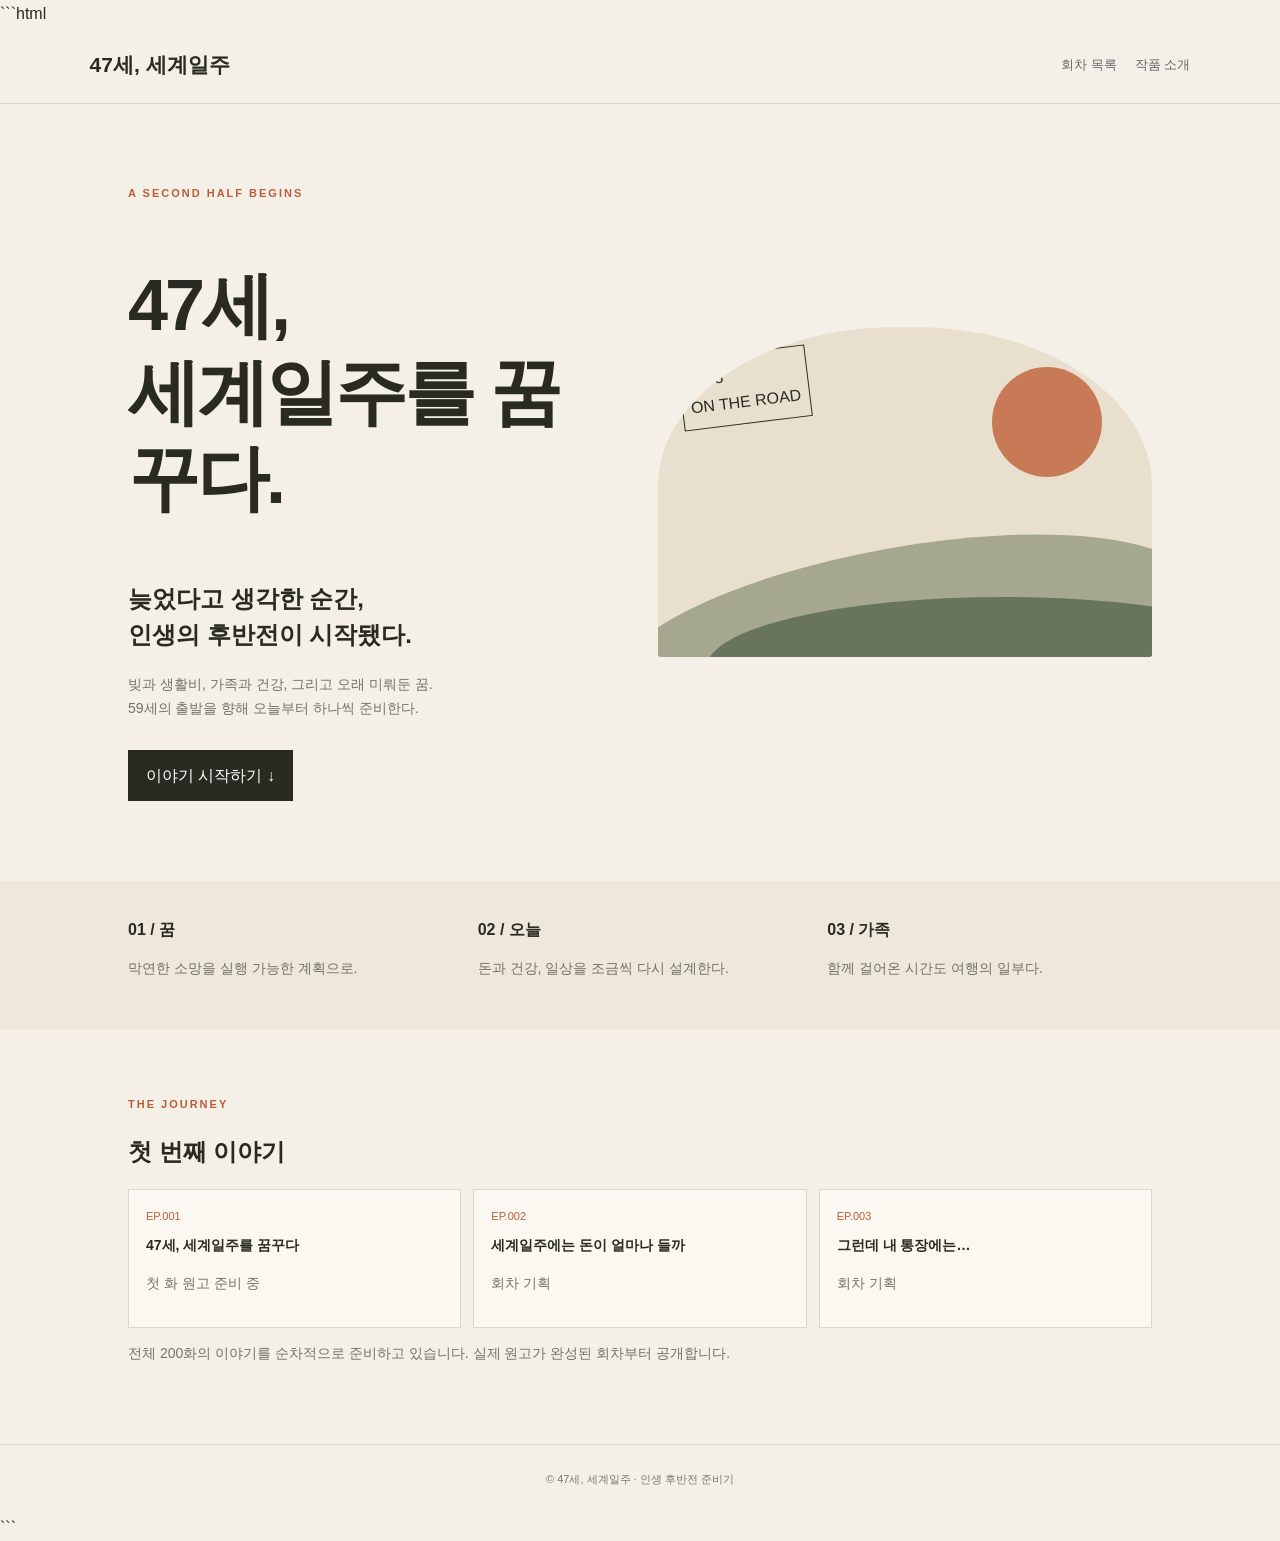
==== index.html @ 83f4385c "Create index.html" ====
```html
<!doctype html>
<html lang="ko">
<head>
<meta charset="utf-8">
<meta name="viewport" content="width=device-width, initial-scale=1">
<title>47세, 세계일주</title>
<style>
*{box-sizing:border-box}
body{margin:0;background:#f5f0e7;color:#292a22;font-family:Arial,"Malgun Gothic",sans-serif;line-height:1.7}
header{padding:20px 7%;border-bottom:1px solid #ddd4c5;display:flex;justify-content:space-between;align-items:center}
.logo{font-size:21px;font-weight:bold}
nav a{margin-left:18px;color:#666;text-decoration:none;font-size:13px}
.hero{padding:80px 10%;display:grid;grid-template-columns:1fr 1fr;gap:35px;align-items:center}
.eyebrow{color:#b85d3c;letter-spacing:2px;font-size:11px;font-weight:bold}
h1{font-size:clamp(42px,6vw,72px);line-height:1.2;letter-spacing:-3px}
h2{line-height:1.5}
p{color:#737367;font-size:14px}
.cta{display:inline-block;background:#292a22;color:white;padding:12px 18px;text-decoration:none;margin-top:15px}
.art{height:330px;background:#e9dfcf;border-radius:48% 48% 3px 3px;position:relative;overflow:hidden}
.sun{position:absolute;right:50px;top:40px;width:110px;height:110px;background:#c77a55;border-radius:50%}
.hill{position:absolute;width:120%;height:180px;border-radius:50% 50% 0 0;bottom:-70px;left:-10%;background:#a5a88e;transform:rotate(-10deg)}
.hill2{position:absolute;width:120%;height:140px;border-radius:50% 50% 0 0;bottom:-80px;right:-30%;background:#68745d}
.stamp{position:absolute;top:25px;left:22px;border:1px solid;padding:8px;transform:rotate(-7deg)}
.features{background:#eee7db;padding:35px 10%;display:grid;grid-template-columns:repeat(3,1fr);gap:25px}
.features strong{display:block}
section.list{padding:65px 10%}
.cards{display:grid;grid-template-columns:repeat(3,1fr);gap:12px}
.card{padding:17px;background:#fbf8f1;border:1px solid #ded7c9}
.num{color:#b85d3c;font-size:11px}
.card strong{display:block;font-size:14px;margin-top:8px}
footer{text-align:center;padding:25px;border-top:1px solid #ddd4c5;font-size:11px;color:#777}
@media(max-width:650px){.hero{grid-template-columns:1fr;padding:45px 22px}.art{height:250px}.features{grid-template-columns:1fr;padding:28px 24px}.cards{grid-template-columns:repeat(2,1fr)}section.list{padding:45px 20px}h1{font-size:48px}nav a{margin-left:8px}}
</style>
</head>
<body>
<header><div class="logo">47세, 세계일주</div><nav><a href="#episodes">회차 목록</a><a href="#about">작품 소개</a></nav></header>
<main>
<section class="hero">
<div><div class="eyebrow">A SECOND HALF BEGINS</div><h1>47세,<br>세계일주를 꿈꾸다.</h1><h2>늦었다고 생각한 순간,<br>인생의 후반전이 시작됐다.</h2><p>빚과 생활비, 가족과 건강, 그리고 오래 미뤄둔 꿈.<br>59세의 출발을 향해 오늘부터 하나씩 준비한다.</p><a class="cta" href="#episodes">이야기 시작하기 ↓</a></div>
<div class="art"><div class="sun"></div><div class="stamp">2038<br>ON THE ROAD</div><div class="hill"></div><div class="hill2"></div></div>
</section>
<section class="features" id="about">
<div><strong>01 / 꿈</strong><p>막연한 소망을 실행 가능한 계획으로.</p></div>
<div><strong>02 / 오늘</strong><p>돈과 건강, 일상을 조금씩 다시 설계한다.</p></div>
<div><strong>03 / 가족</strong><p>함께 걸어온 시간도 여행의 일부다.</p></div>
</section>
<section class="list" id="episodes">
<div class="eyebrow">THE JOURNEY</div><h2>첫 번째 이야기</h2>
<div class="cards">
<div class="card"><span class="num">EP.001</span><strong>47세, 세계일주를 꿈꾸다</strong><p>첫 화 원고 준비 중</p></div>
<div class="card"><span class="num">EP.002</span><strong>세계일주에는 돈이 얼마나 들까</strong><p>회차 기획</p></div>
<div class="card"><span class="num">EP.003</span><strong>그런데 내 통장에는…</strong><p>회차 기획</p></div>
</div>
<p>전체 200화의 이야기를 순차적으로 준비하고 있습니다. 실제 원고가 완성된 회차부터 공개합니다.</p>
</section>
</main>
<footer>© 47세, 세계일주 · 인생 후반전 준비기</footer>
</body>
</html>
```
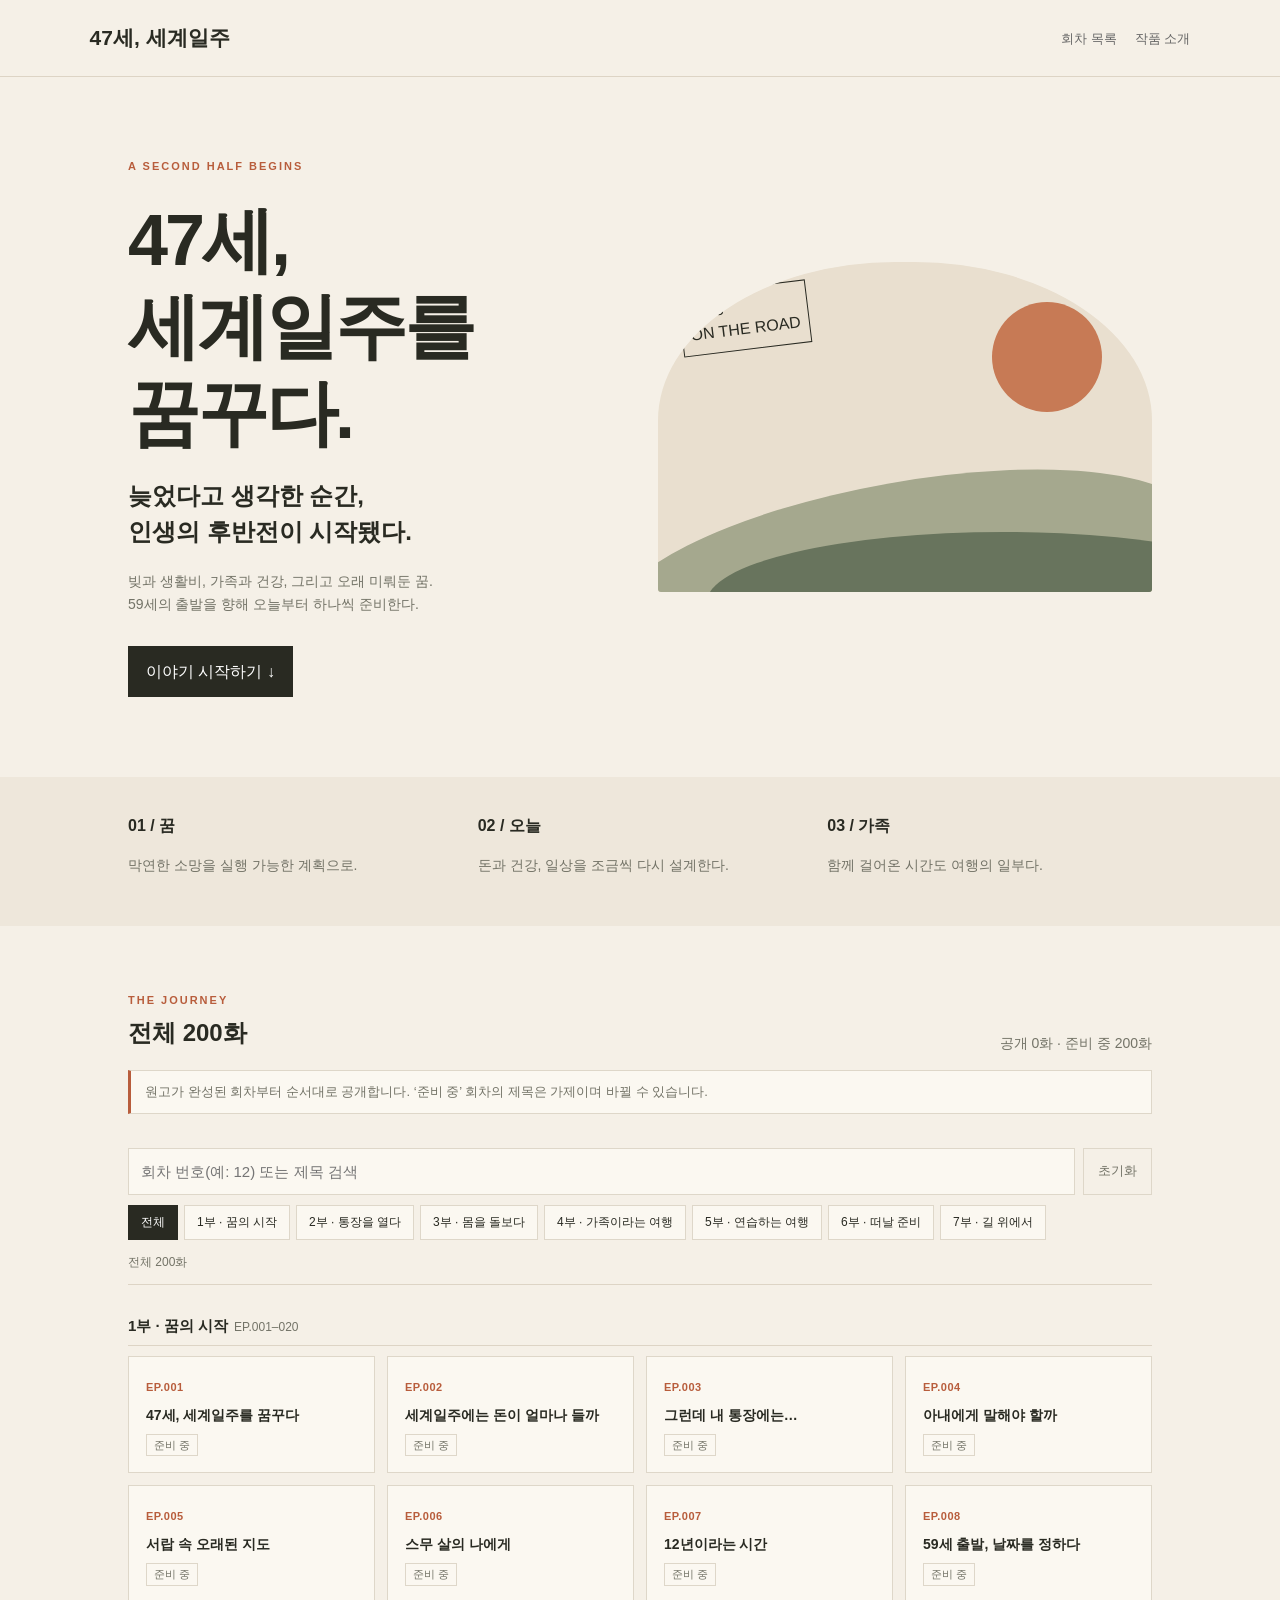
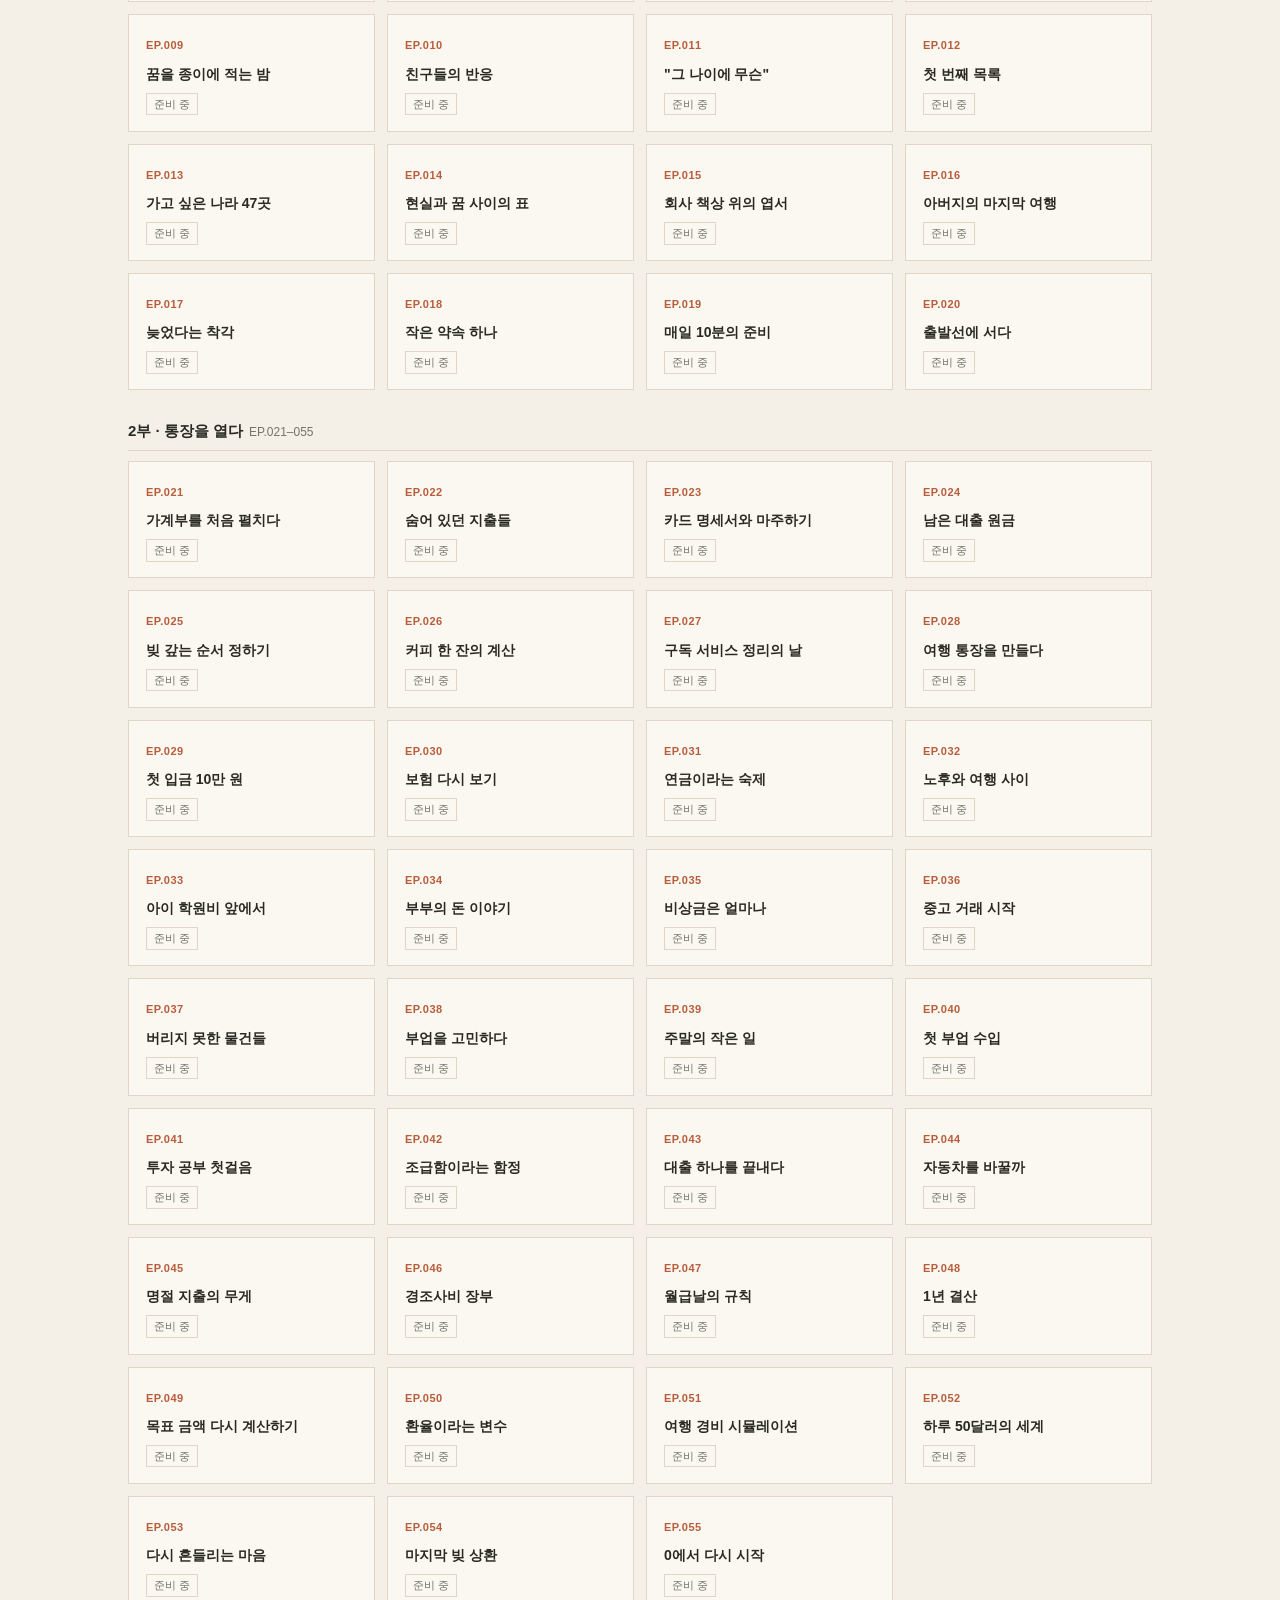
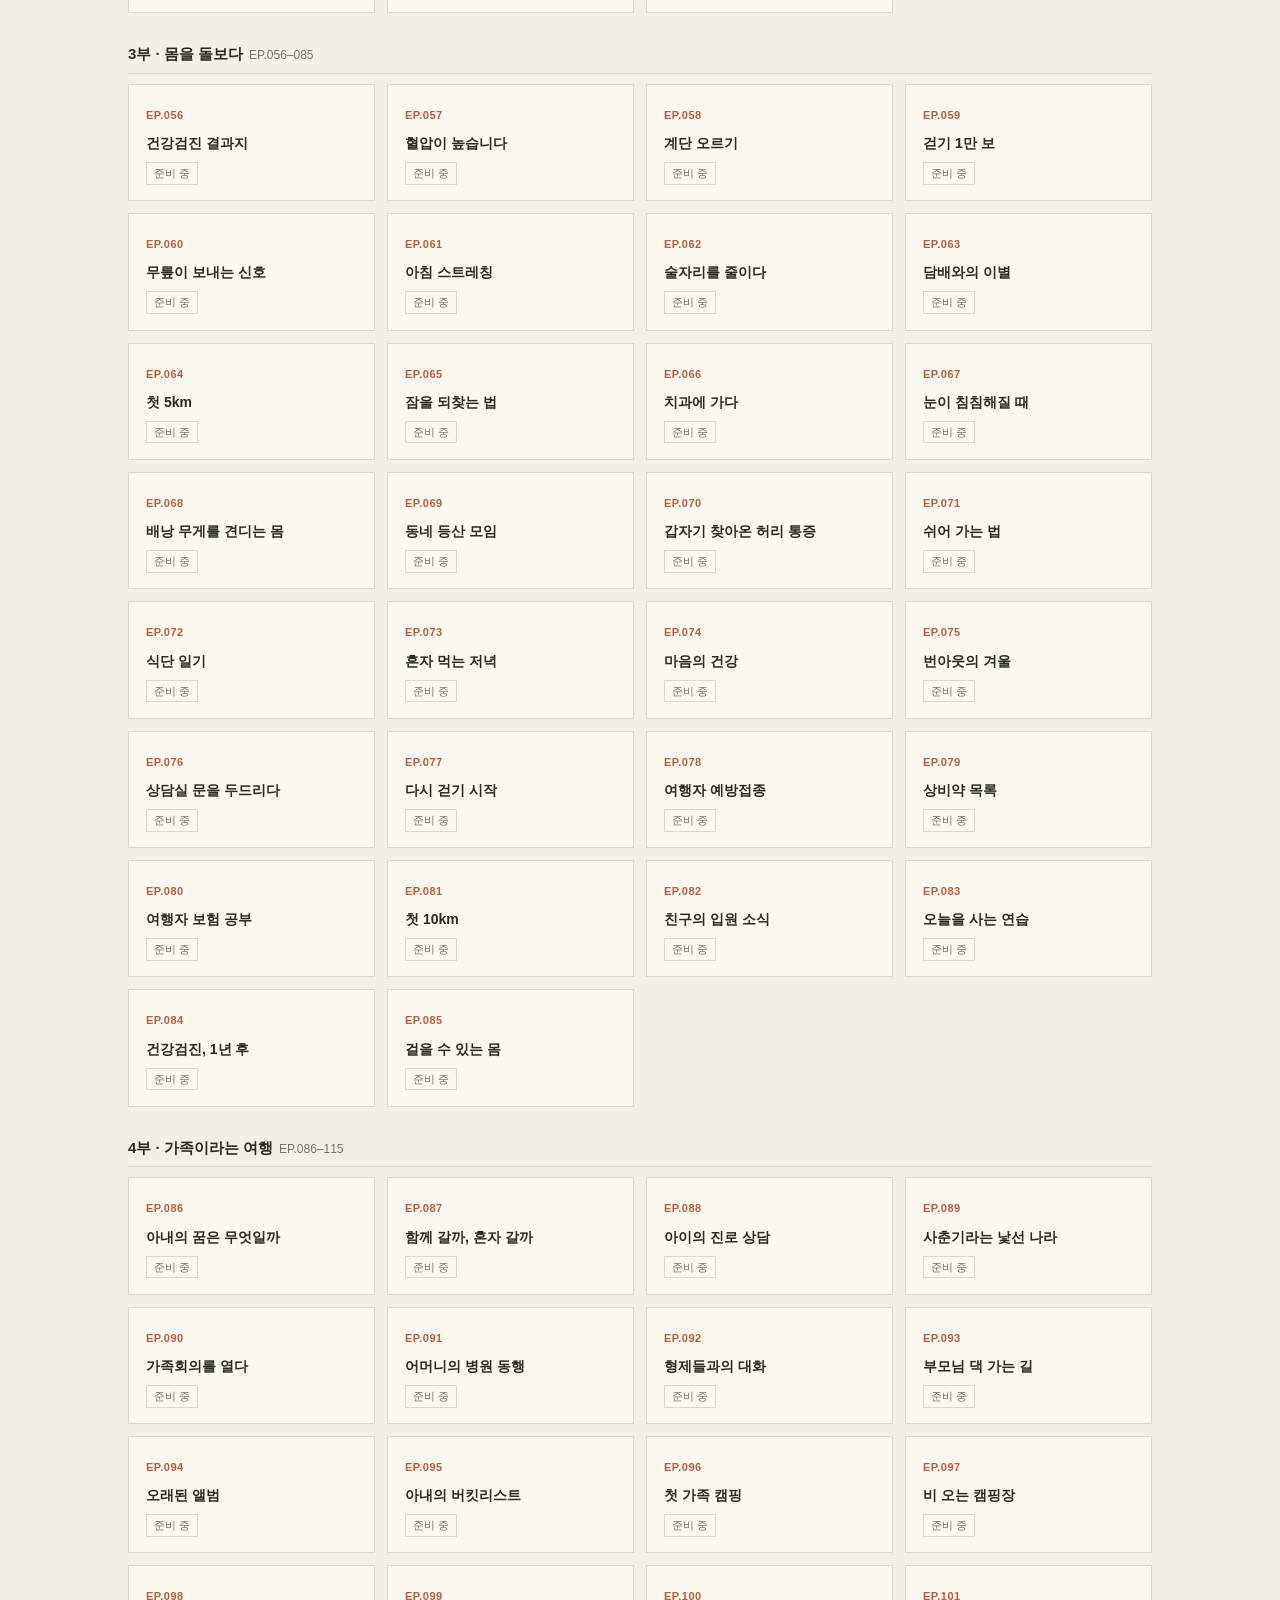
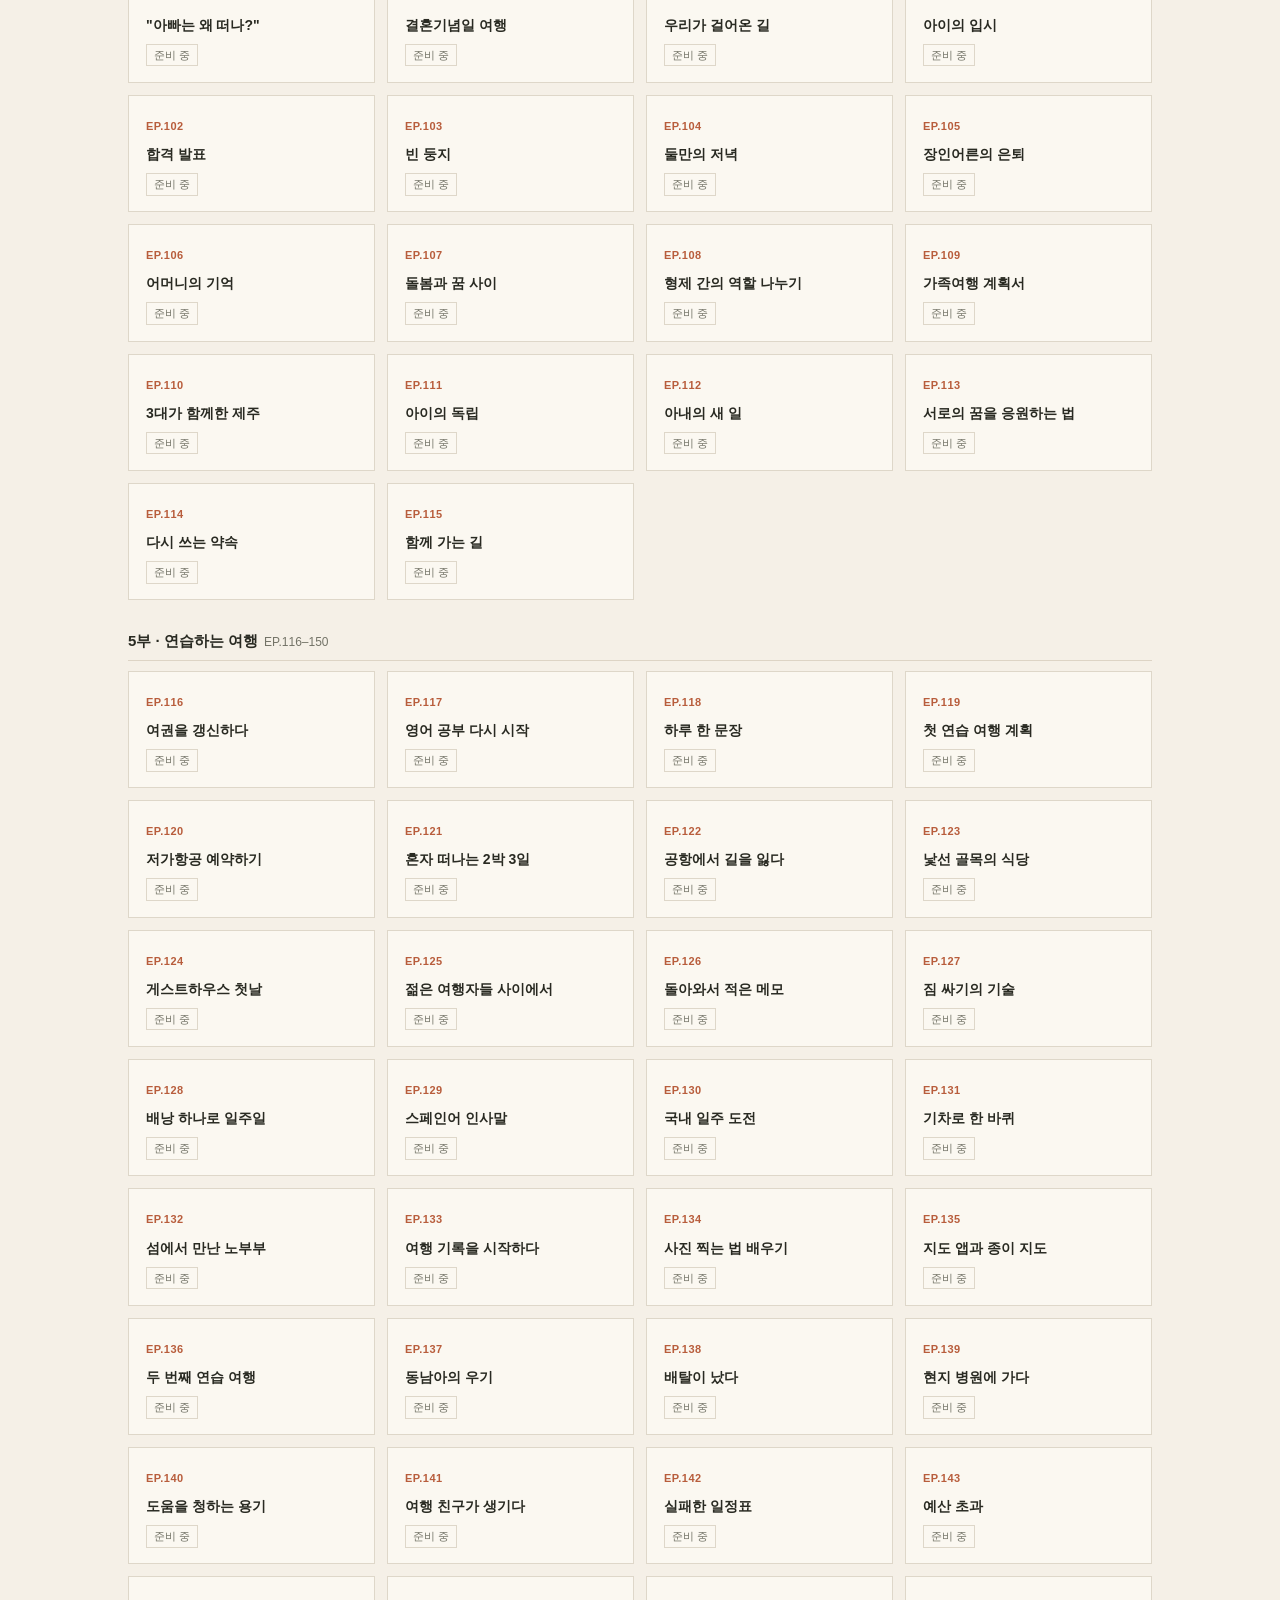
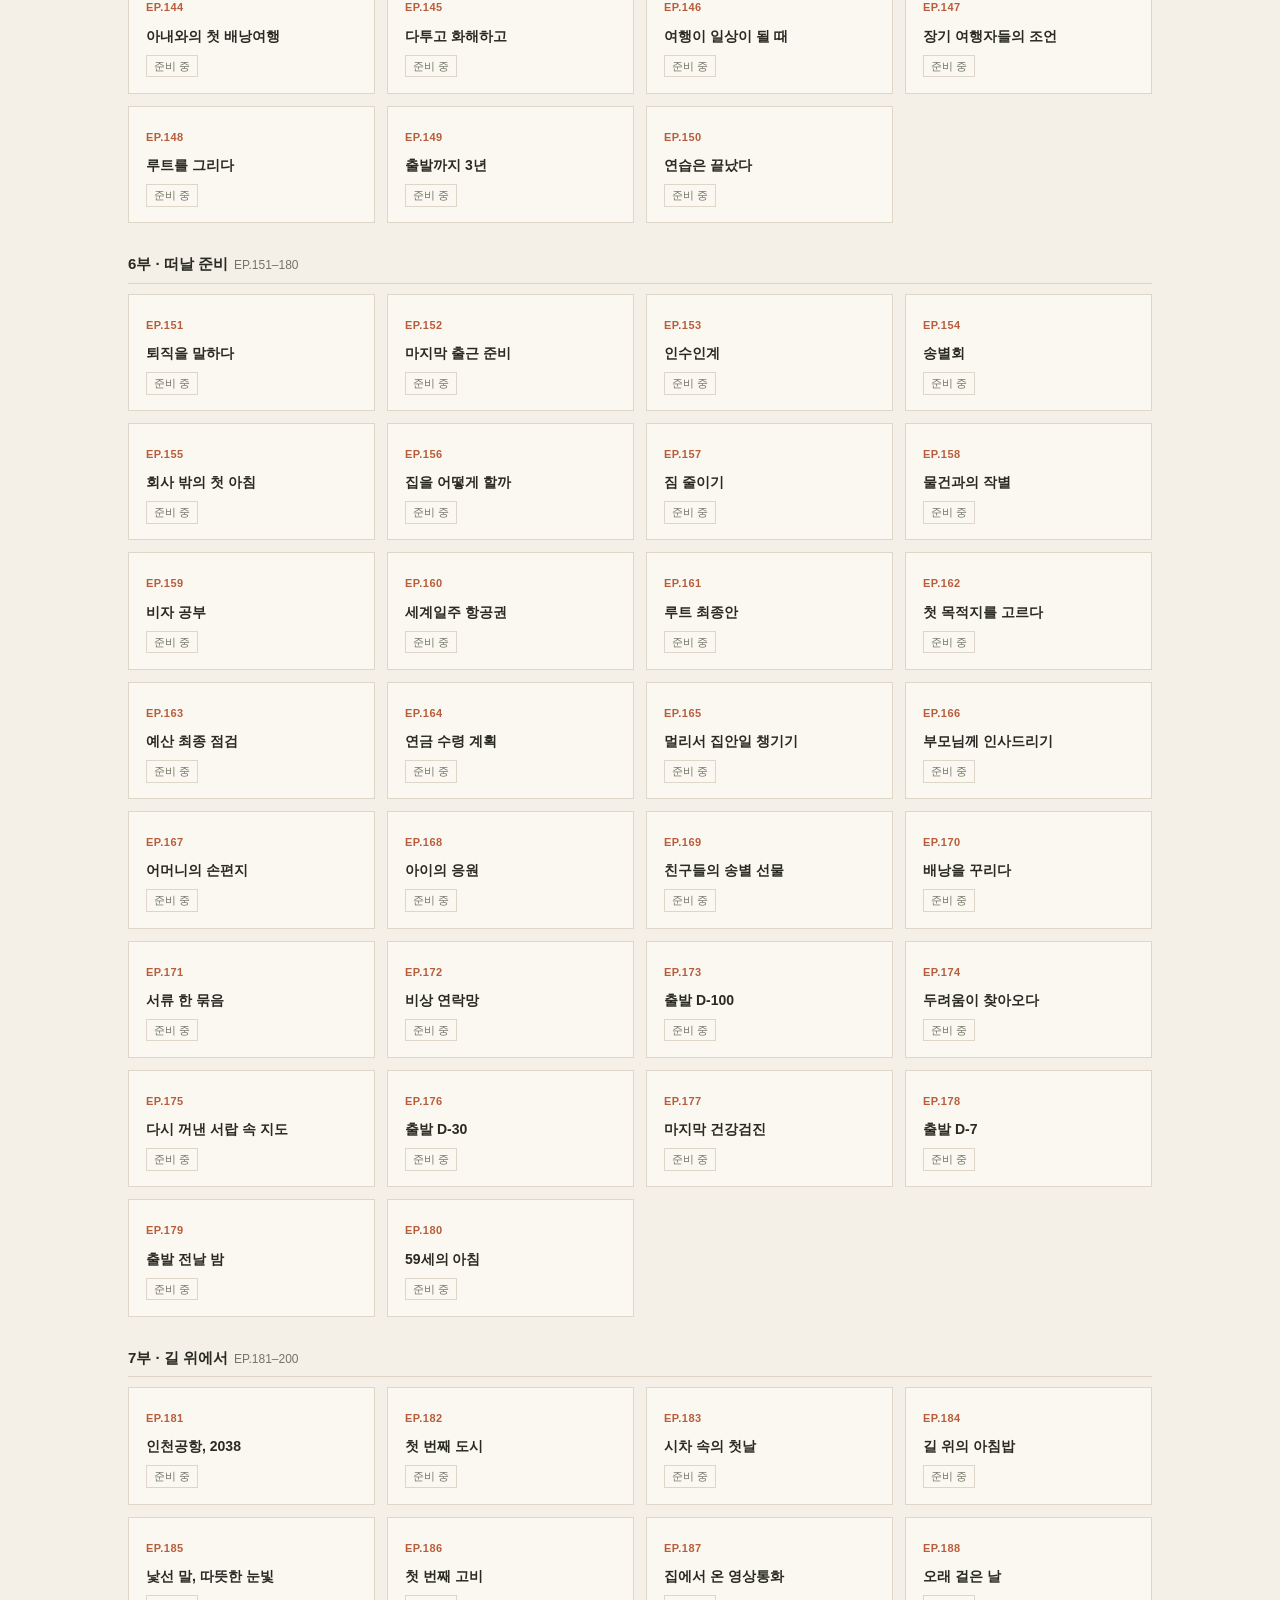
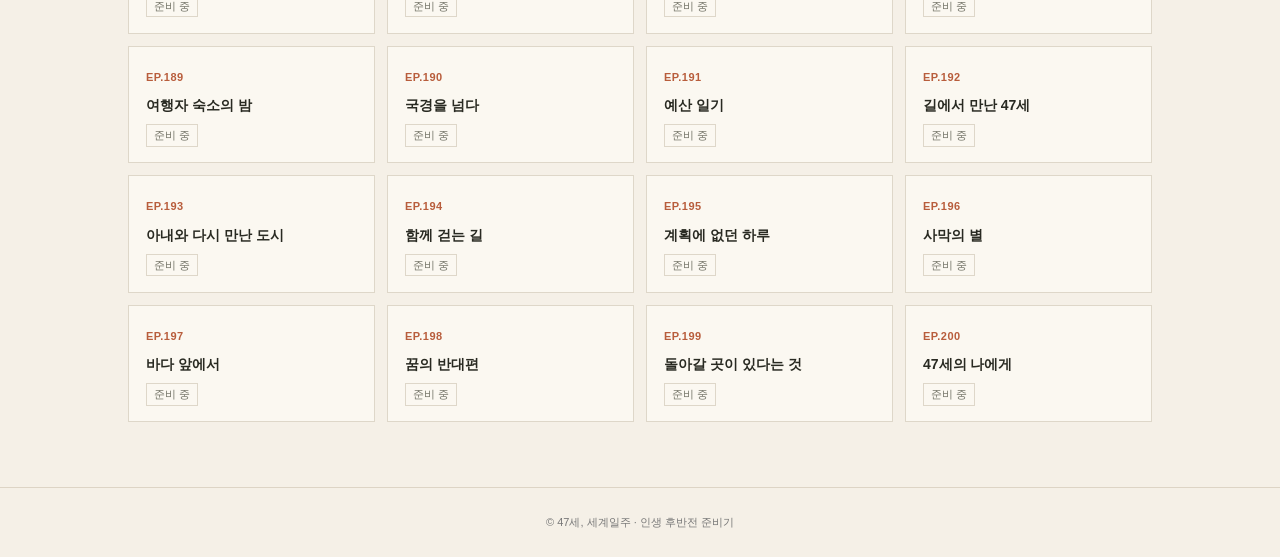
==== commit f0dcfd90: "연재용 사이트로 개편: 200화 목록·검색·구간 필터·회차 뷰어 - index.html 앞뒤의 마크다운 코드 펜스(```html) 제거 - 기존 디자인과 작품명을 유지하며 모바일 " ====
--- a/index.html
+++ b/index.html
@@ -1,44 +1,19 @@
-```html
 <!doctype html>
 <html lang="ko">
 <head>
 <meta charset="utf-8">
 <meta name="viewport" content="width=device-width, initial-scale=1">
 <title>47세, 세계일주</title>
-<style>
-*{box-sizing:border-box}
-body{margin:0;background:#f5f0e7;color:#292a22;font-family:Arial,"Malgun Gothic",sans-serif;line-height:1.7}
-header{padding:20px 7%;border-bottom:1px solid #ddd4c5;display:flex;justify-content:space-between;align-items:center}
-.logo{font-size:21px;font-weight:bold}
-nav a{margin-left:18px;color:#666;text-decoration:none;font-size:13px}
-.hero{padding:80px 10%;display:grid;grid-template-columns:1fr 1fr;gap:35px;align-items:center}
-.eyebrow{color:#b85d3c;letter-spacing:2px;font-size:11px;font-weight:bold}
-h1{font-size:clamp(42px,6vw,72px);line-height:1.2;letter-spacing:-3px}
-h2{line-height:1.5}
-p{color:#737367;font-size:14px}
-.cta{display:inline-block;background:#292a22;color:white;padding:12px 18px;text-decoration:none;margin-top:15px}
-.art{height:330px;background:#e9dfcf;border-radius:48% 48% 3px 3px;position:relative;overflow:hidden}
-.sun{position:absolute;right:50px;top:40px;width:110px;height:110px;background:#c77a55;border-radius:50%}
-.hill{position:absolute;width:120%;height:180px;border-radius:50% 50% 0 0;bottom:-70px;left:-10%;background:#a5a88e;transform:rotate(-10deg)}
-.hill2{position:absolute;width:120%;height:140px;border-radius:50% 50% 0 0;bottom:-80px;right:-30%;background:#68745d}
-.stamp{position:absolute;top:25px;left:22px;border:1px solid;padding:8px;transform:rotate(-7deg)}
-.features{background:#eee7db;padding:35px 10%;display:grid;grid-template-columns:repeat(3,1fr);gap:25px}
-.features strong{display:block}
-section.list{padding:65px 10%}
-.cards{display:grid;grid-template-columns:repeat(3,1fr);gap:12px}
-.card{padding:17px;background:#fbf8f1;border:1px solid #ded7c9}
-.num{color:#b85d3c;font-size:11px}
-.card strong{display:block;font-size:14px;margin-top:8px}
-footer{text-align:center;padding:25px;border-top:1px solid #ddd4c5;font-size:11px;color:#777}
-@media(max-width:650px){.hero{grid-template-columns:1fr;padding:45px 22px}.art{height:250px}.features{grid-template-columns:1fr;padding:28px 24px}.cards{grid-template-columns:repeat(2,1fr)}section.list{padding:45px 20px}h1{font-size:48px}nav a{margin-left:8px}}
-</style>
+<meta name="description" content="47세에 세계일주를 꿈꾸기 시작한 한 사람의 인생 후반전 준비기 웹툰. 전체 200화.">
+<link rel="stylesheet" href="assets/css/style.css">
 </head>
 <body>
-<header><div class="logo">47세, 세계일주</div><nav><a href="#episodes">회차 목록</a><a href="#about">작품 소개</a></nav></header>
+<a class="skip" href="#episodes">회차 목록으로 건너뛰기</a>
+<header class="site"><a class="logo" href="./">47세, 세계일주</a><nav><a href="#episodes">회차 목록</a><a href="#about">작품 소개</a></nav></header>
 <main>
 <section class="hero">
 <div><div class="eyebrow">A SECOND HALF BEGINS</div><h1>47세,<br>세계일주를 꿈꾸다.</h1><h2>늦었다고 생각한 순간,<br>인생의 후반전이 시작됐다.</h2><p>빚과 생활비, 가족과 건강, 그리고 오래 미뤄둔 꿈.<br>59세의 출발을 향해 오늘부터 하나씩 준비한다.</p><a class="cta" href="#episodes">이야기 시작하기 ↓</a></div>
-<div class="art"><div class="sun"></div><div class="stamp">2038<br>ON THE ROAD</div><div class="hill"></div><div class="hill2"></div></div>
+<div class="art" aria-hidden="true"><div class="sun"></div><div class="stamp">2038<br>ON THE ROAD</div><div class="hill"></div><div class="hill2"></div></div>
 </section>
 <section class="features" id="about">
 <div><strong>01 / 꿈</strong><p>막연한 소망을 실행 가능한 계획으로.</p></div>
@@ -46,16 +21,29 @@
 <div><strong>03 / 가족</strong><p>함께 걸어온 시간도 여행의 일부다.</p></div>
 </section>
 <section class="list" id="episodes">
-<div class="eyebrow">THE JOURNEY</div><h2>첫 번째 이야기</h2>
-<div class="cards">
-<div class="card"><span class="num">EP.001</span><strong>47세, 세계일주를 꿈꾸다</strong><p>첫 화 원고 준비 중</p></div>
-<div class="card"><span class="num">EP.002</span><strong>세계일주에는 돈이 얼마나 들까</strong><p>회차 기획</p></div>
-<div class="card"><span class="num">EP.003</span><strong>그런데 내 통장에는…</strong><p>회차 기획</p></div>
+<div class="list-head">
+<div><div class="eyebrow">THE JOURNEY</div><h2>전체 200화</h2></div>
+<p id="publish-summary" style="margin:0"></p>
 </div>
-<p>전체 200화의 이야기를 순차적으로 준비하고 있습니다. 실제 원고가 완성된 회차부터 공개합니다.</p>
+<p class="notice">원고가 완성된 회차부터 순서대로 공개합니다. ‘준비 중’ 회차의 제목은 가제이며 바뀔 수 있습니다.</p>
+
+<div class="controls">
+<form class="search" id="search-form" role="search">
+<label for="q" class="skip">회차 번호 또는 제목 검색</label>
+<input id="q" type="search" placeholder="회차 번호(예: 12) 또는 제목 검색" autocomplete="off" enterkeyhint="search">
+<button type="button" id="reset">초기화</button>
+</form>
+<div class="chips" id="arc-chips" role="group" aria-label="이야기 구간 필터"></div>
+<p class="result-count" id="result-count" aria-live="polite"></p>
+</div>
+
+<div id="episode-list"></div>
+<noscript><p>회차 목록을 보려면 자바스크립트를 켜 주세요.</p></noscript>
 </section>
 </main>
 <footer>© 47세, 세계일주 · 인생 후반전 준비기</footer>
+<script src="data/episodes.js"></script>
+<script src="assets/js/core.js"></script>
+<script src="assets/js/list.js"></script>
 </body>
 </html>
-```
--- a/assets/css/style.css
+++ b/assets/css/style.css
@@ -0,0 +1,93 @@
+*{box-sizing:border-box}
+:root{--bg:#f5f0e7;--ink:#292a22;--muted:#737367;--line:#ddd4c5;--soft:#eee7db;--card:#fbf8f1;--card-line:#ded7c9;--accent:#b85d3c;--sun:#c77a55}
+html{scroll-behavior:smooth;-webkit-text-size-adjust:100%}
+body{margin:0;background:var(--bg);color:var(--ink);font-family:Arial,"Malgun Gothic","Apple SD Gothic Neo",sans-serif;line-height:1.7;word-break:keep-all;overflow-wrap:break-word}
+a{color:inherit}
+:focus-visible{outline:2px solid var(--accent);outline-offset:2px}
+.skip{position:absolute;left:-9999px}
+.skip:focus{left:12px;top:12px;background:var(--ink);color:#fff;padding:8px 12px;z-index:20}
+
+header.site{padding:20px 7%;border-bottom:1px solid var(--line);display:flex;justify-content:space-between;align-items:center;gap:12px;flex-wrap:wrap}
+.logo{font-size:21px;font-weight:bold;text-decoration:none}
+nav a{margin-left:18px;color:#666;text-decoration:none;font-size:13px}
+nav a:hover{color:var(--ink)}
+
+.hero{padding:80px 10%;display:grid;grid-template-columns:1fr 1fr;gap:35px;align-items:center}
+.eyebrow{color:var(--accent);letter-spacing:2px;font-size:11px;font-weight:bold}
+h1{font-size:clamp(42px,6vw,72px);line-height:1.2;letter-spacing:-3px;margin:.3em 0}
+h2{line-height:1.5}
+p{color:var(--muted);font-size:14px}
+.cta{display:inline-block;background:var(--ink);color:#fff;padding:12px 18px;text-decoration:none;margin-top:15px}
+.art{height:330px;background:#e9dfcf;border-radius:48% 48% 3px 3px;position:relative;overflow:hidden}
+.sun{position:absolute;right:50px;top:40px;width:110px;height:110px;background:var(--sun);border-radius:50%}
+.hill{position:absolute;width:120%;height:180px;border-radius:50% 50% 0 0;bottom:-70px;left:-10%;background:#a5a88e;transform:rotate(-10deg)}
+.hill2{position:absolute;width:120%;height:140px;border-radius:50% 50% 0 0;bottom:-80px;right:-30%;background:#68745d}
+.stamp{position:absolute;top:25px;left:22px;border:1px solid;padding:8px;transform:rotate(-7deg);line-height:1.4}
+
+.features{background:var(--soft);padding:35px 10%;display:grid;grid-template-columns:repeat(3,1fr);gap:25px}
+.features strong{display:block}
+
+section.list{padding:65px 10%}
+.list-head{display:flex;justify-content:space-between;align-items:flex-end;gap:12px;flex-wrap:wrap}
+.list-head h2{margin:.2em 0}
+.notice{font-size:13px;background:var(--card);border:1px solid var(--card-line);border-left:3px solid var(--accent);padding:10px 14px;margin:14px 0 22px}
+
+.controls{position:sticky;top:0;z-index:5;background:var(--bg);padding:12px 0;border-bottom:1px solid var(--line);margin-bottom:16px}
+.search{display:flex;gap:8px}
+.search input{flex:1;min-width:0;font:inherit;font-size:15px;padding:10px 12px;border:1px solid var(--card-line);background:var(--card);color:var(--ink);border-radius:0}
+.search button{font:inherit;font-size:13px;padding:0 14px;border:1px solid var(--card-line);background:transparent;color:var(--muted);cursor:pointer}
+.chips{display:flex;gap:6px;margin-top:10px;overflow-x:auto;padding-bottom:4px;scrollbar-width:thin}
+.chip{flex:none;font:inherit;font-size:12px;padding:6px 12px;border:1px solid var(--card-line);background:var(--card);color:var(--ink);cursor:pointer;white-space:nowrap}
+.chip[aria-pressed="true"]{background:var(--ink);color:#fff;border-color:var(--ink)}
+.result-count{font-size:12px;color:var(--muted);margin:8px 0 0}
+
+.arc-title{font-size:15px;margin:28px 0 10px;padding-bottom:6px;border-bottom:1px solid var(--line)}
+.arc-title span{font-weight:normal;color:var(--muted);font-size:12px;margin-left:6px}
+.cards{display:grid;grid-template-columns:repeat(auto-fill,minmax(210px,1fr));gap:12px;list-style:none;padding:0;margin:0}
+.card{display:block;height:100%;padding:15px 17px;background:var(--card);border:1px solid var(--card-line);text-decoration:none;transition:border-color .15s,transform .15s}
+.card:hover{border-color:var(--accent);transform:translateY(-1px)}
+.card.target{border-color:var(--accent);box-shadow:0 0 0 2px var(--accent)}
+.num{color:var(--accent);font-size:11px;font-weight:bold;letter-spacing:.5px}
+.card strong{display:block;font-size:14px;margin-top:6px;line-height:1.5}
+.status{display:inline-block;margin-top:8px;font-size:11px;padding:1px 7px;border:1px solid var(--card-line);color:var(--muted)}
+.status.open{border-color:var(--ink);background:var(--ink);color:#fff}
+.empty{padding:40px 0;text-align:center}
+
+footer{text-align:center;padding:25px;border-top:1px solid var(--line);font-size:11px;color:#777}
+
+/* ── 회차 읽기 화면 ── */
+.reader-bar{position:sticky;top:0;z-index:5;background:rgba(245,240,231,.96);border-bottom:1px solid var(--line);padding:10px 7%;display:flex;align-items:center;justify-content:space-between;gap:10px}
+.reader-bar .logo{font-size:16px}
+.reader-bar a.back{font-size:13px;color:#666;text-decoration:none;white-space:nowrap}
+.ep-head{max-width:760px;margin:0 auto;padding:40px 20px 20px;text-align:center}
+.ep-head h1{font-size:clamp(28px,5vw,44px);letter-spacing:-1.5px}
+.ep-head .meta{font-size:12px;color:var(--muted);margin:0}
+.viewer{max-width:760px;margin:0 auto;background:#fff}
+.viewer img{display:block;width:100%;height:auto}
+.placeholder{max-width:760px;margin:0 auto;padding:70px 24px;text-align:center;background:var(--soft);border:1px dashed var(--card-line)}
+.placeholder strong{display:block;font-size:18px;margin-bottom:6px}
+.ep-nav{max-width:760px;margin:0 auto;padding:28px 20px 50px;display:grid;grid-template-columns:1fr auto 1fr;gap:10px;align-items:stretch}
+.ep-nav a,.ep-nav span.disabled{display:flex;flex-direction:column;justify-content:center;padding:12px 14px;border:1px solid var(--card-line);background:var(--card);text-decoration:none;font-size:13px;min-height:64px}
+.ep-nav a:hover{border-color:var(--accent)}
+.ep-nav small{color:var(--muted);font-size:11px}
+.ep-nav .next{text-align:right}
+.ep-nav .to-list{justify-content:center;align-items:center;background:var(--ink);color:#fff;border-color:var(--ink)}
+.ep-nav span.disabled{color:#aaa;background:transparent}
+
+@media(max-width:650px){
+  header.site{padding:16px 20px}
+  nav a{margin-left:12px}
+  .hero{grid-template-columns:1fr;padding:45px 22px}
+  .art{height:250px}
+  .features{grid-template-columns:1fr;padding:28px 24px;gap:6px}
+  section.list{padding:45px 20px}
+  h1{font-size:48px}
+  .cards{grid-template-columns:repeat(2,1fr);gap:8px}
+  .card{padding:12px}
+  .card strong{font-size:13px}
+  .reader-bar{padding:10px 16px}
+  .ep-nav{grid-template-columns:1fr 1fr}
+  .ep-nav .to-list{grid-column:1/-1;grid-row:2;min-height:48px}
+}
+@media(max-width:360px){.cards{grid-template-columns:1fr}}
+@media(prefers-reduced-motion:reduce){html{scroll-behavior:auto}.card{transition:none}}
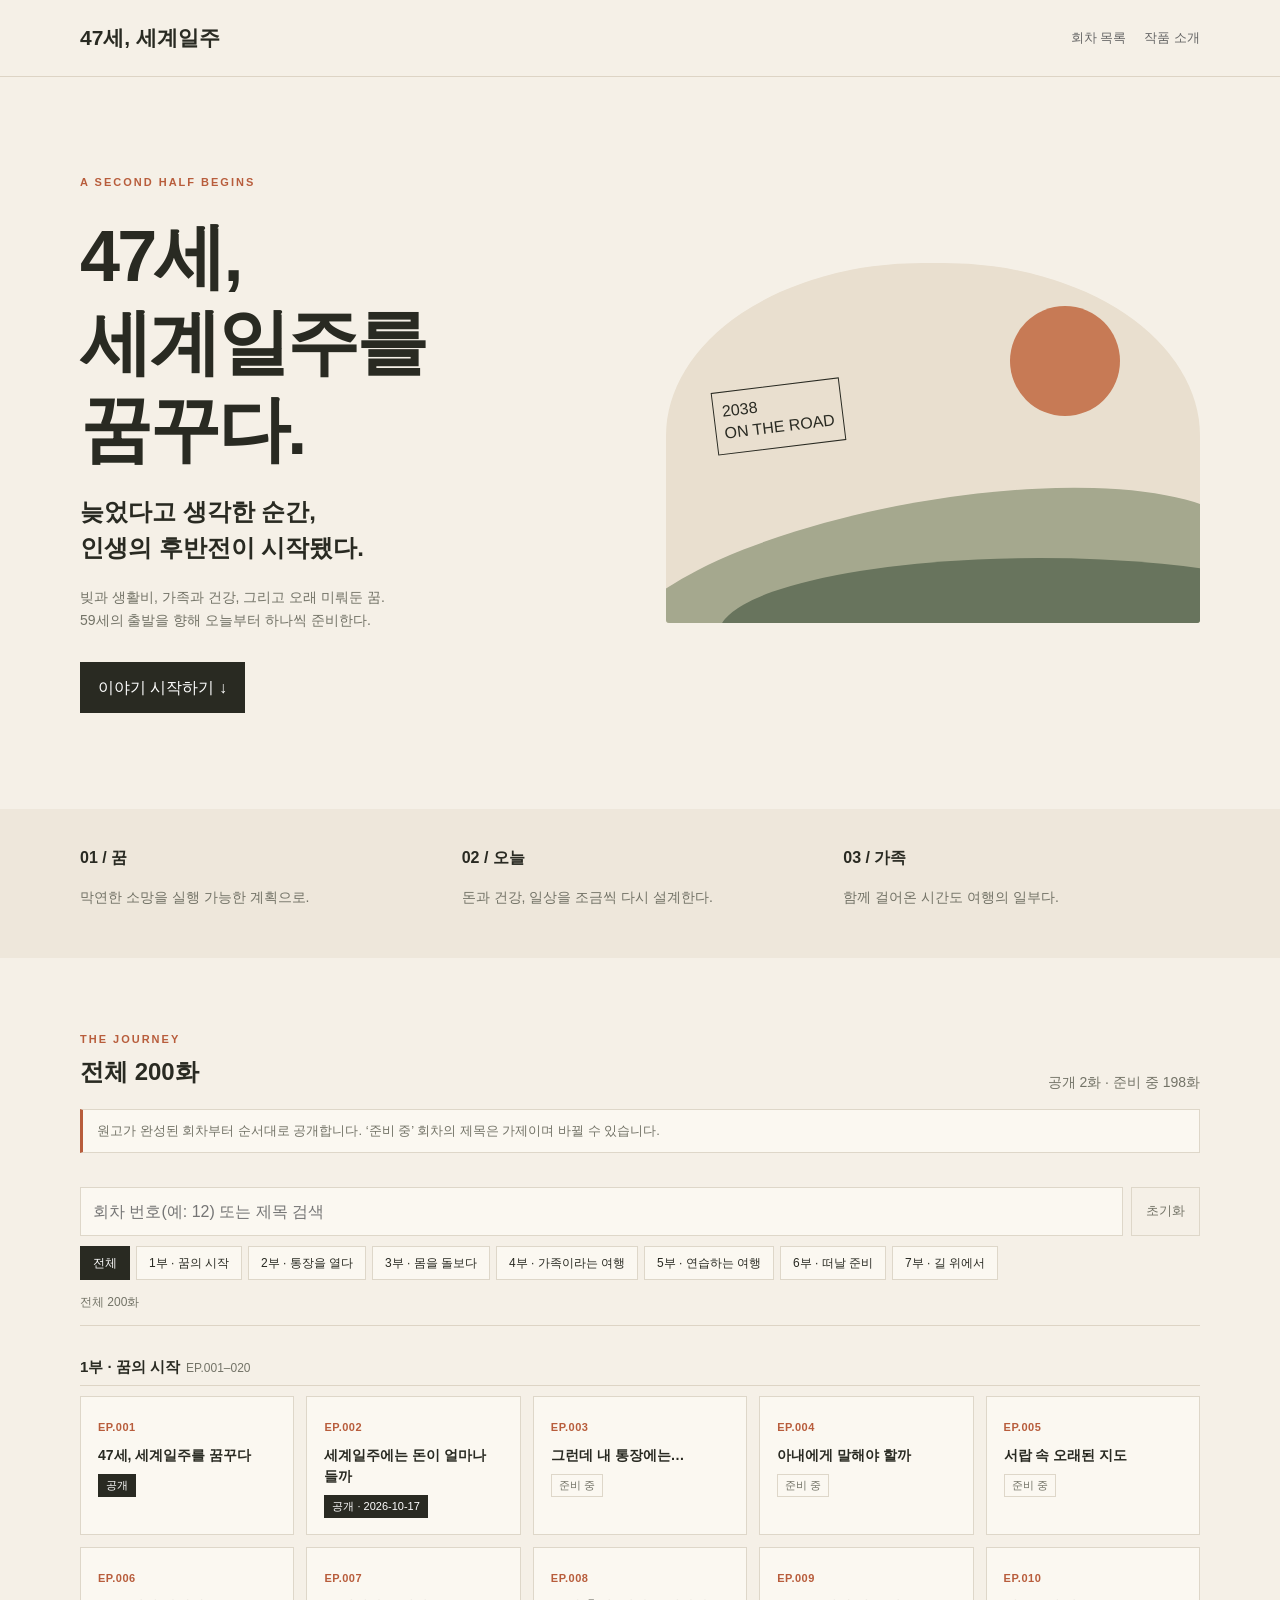
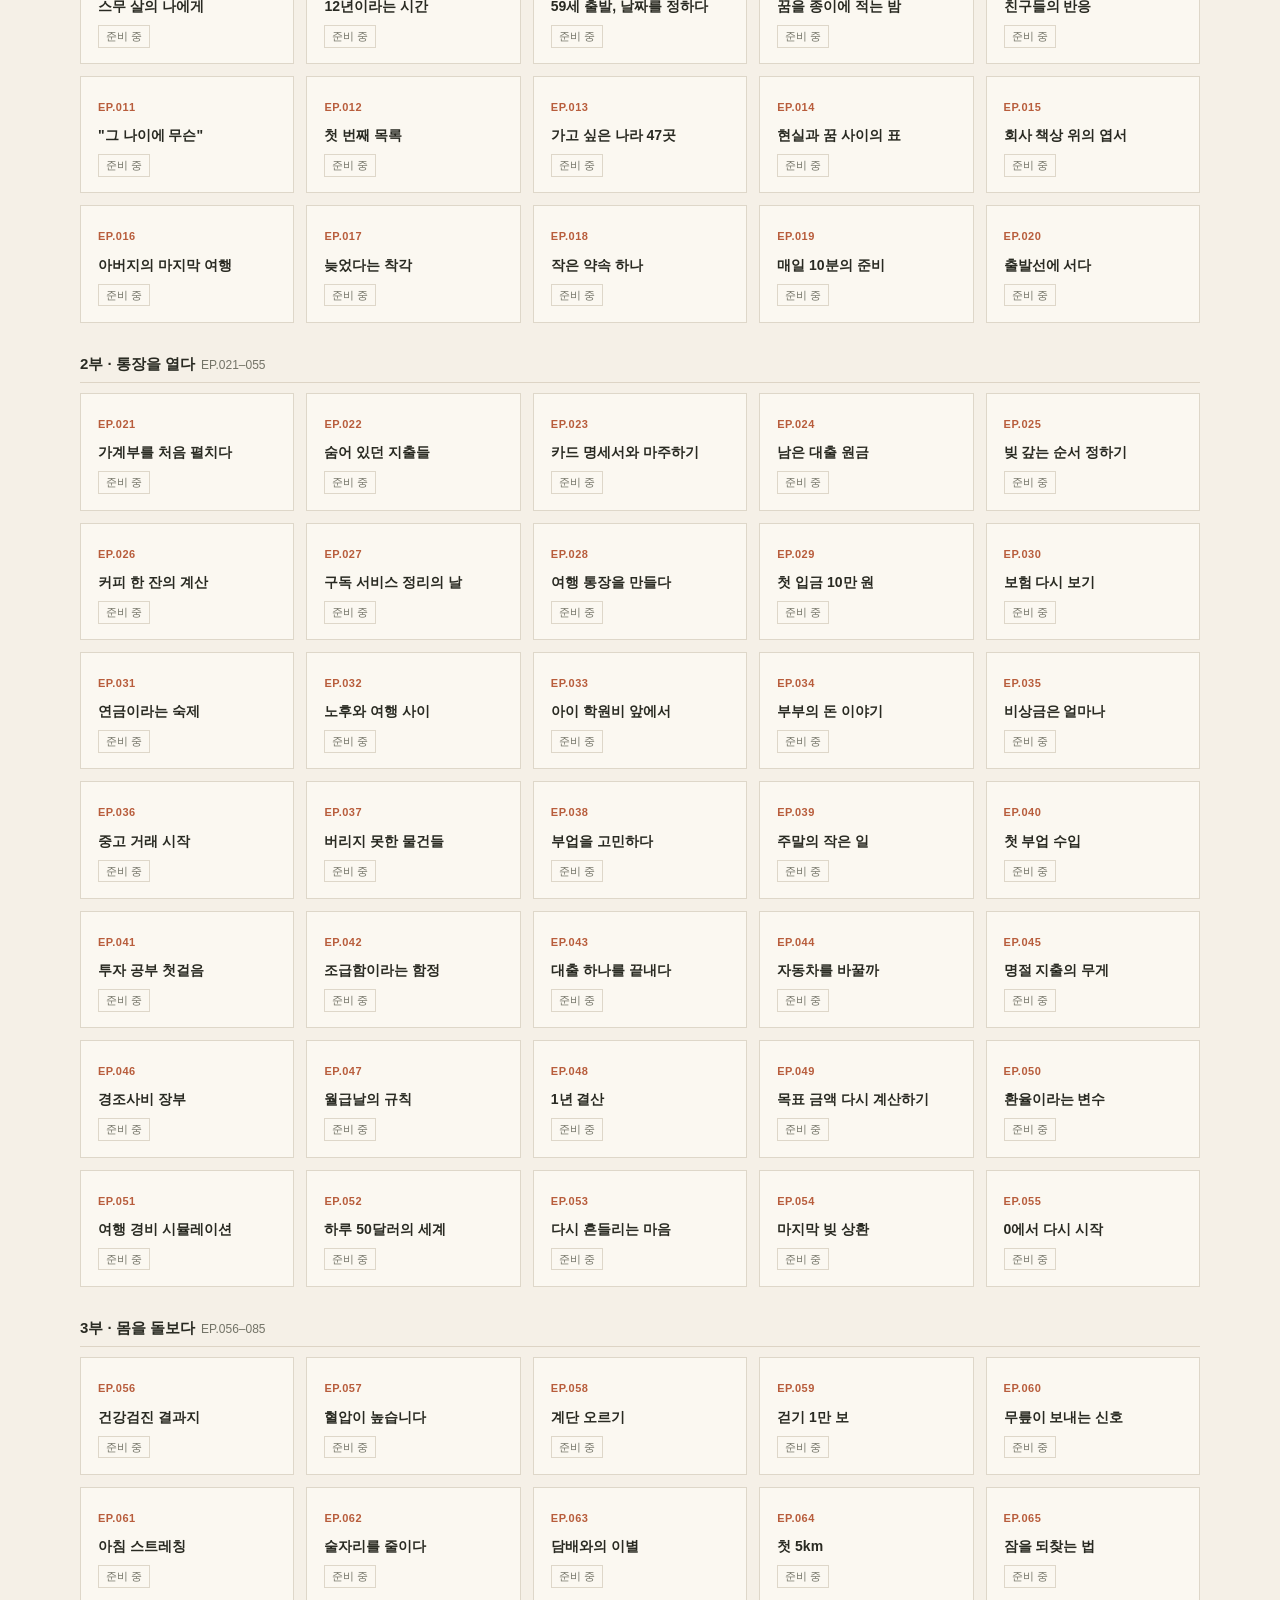
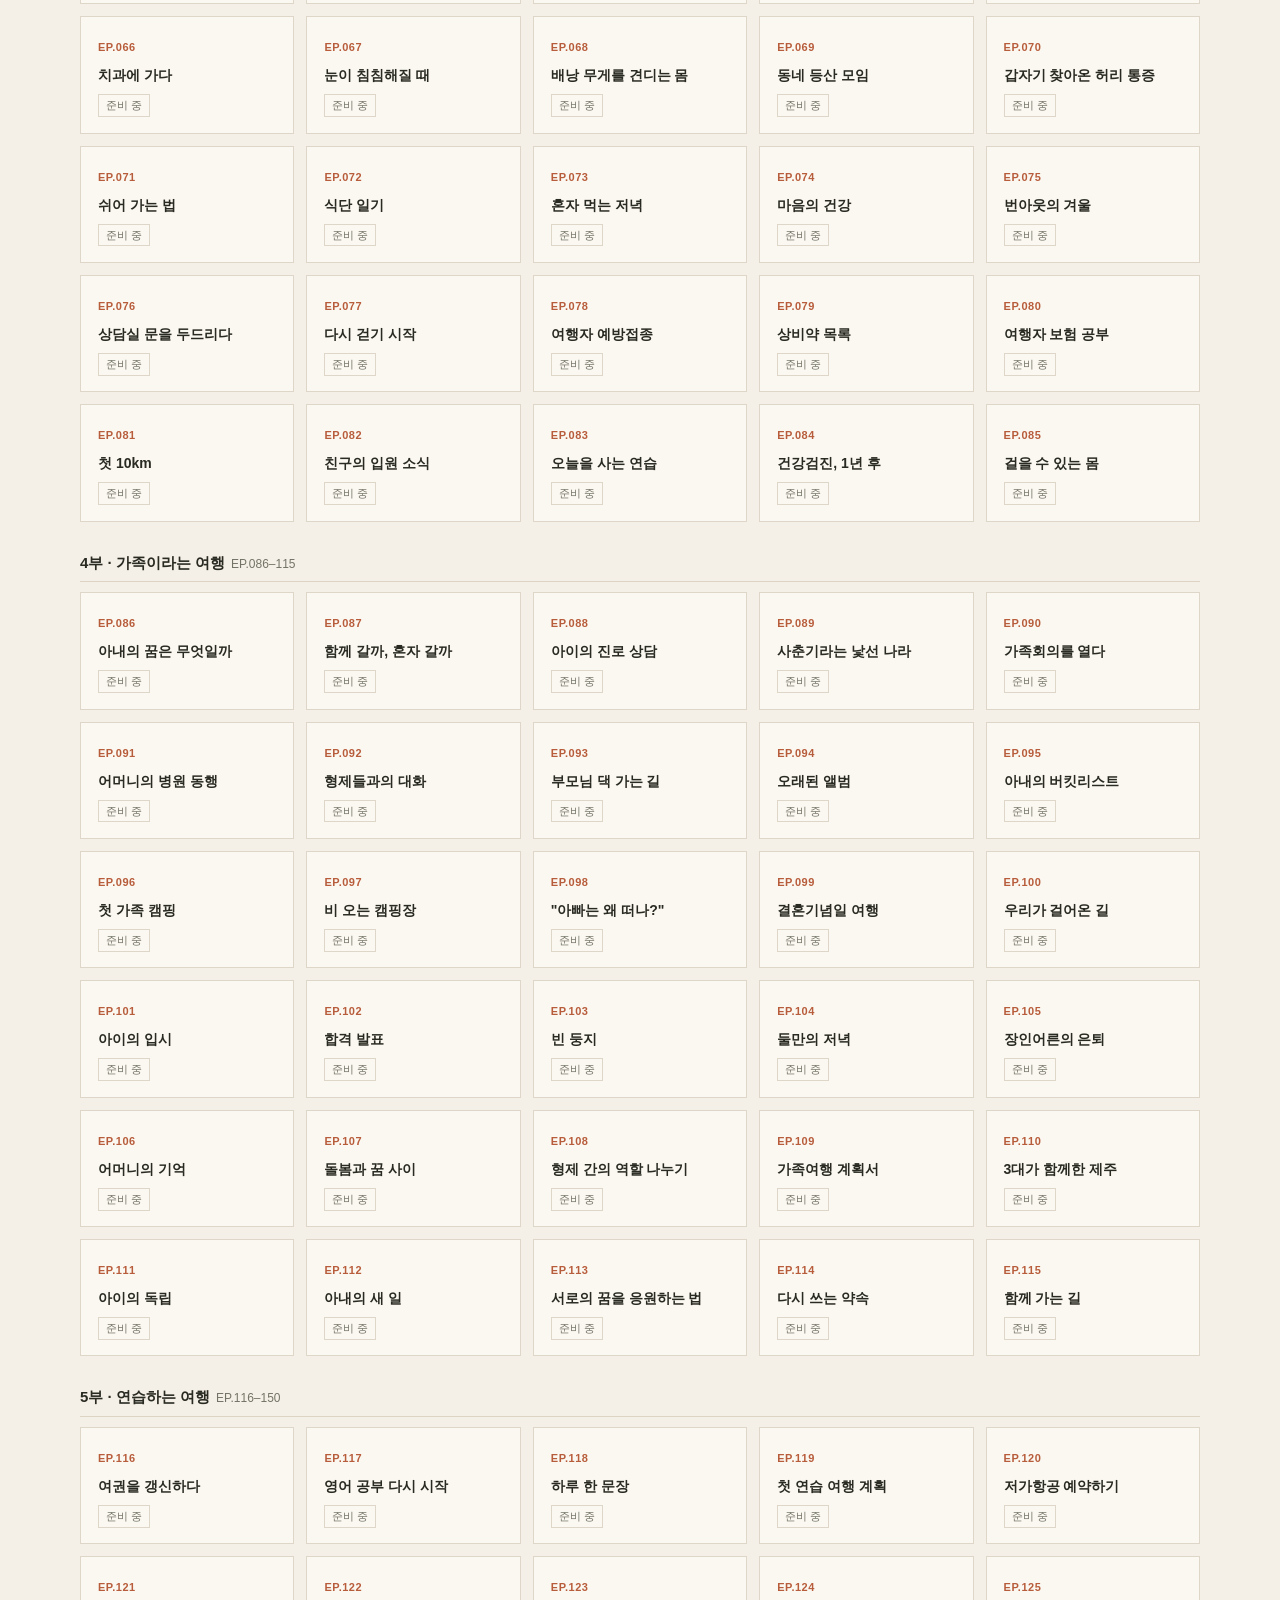
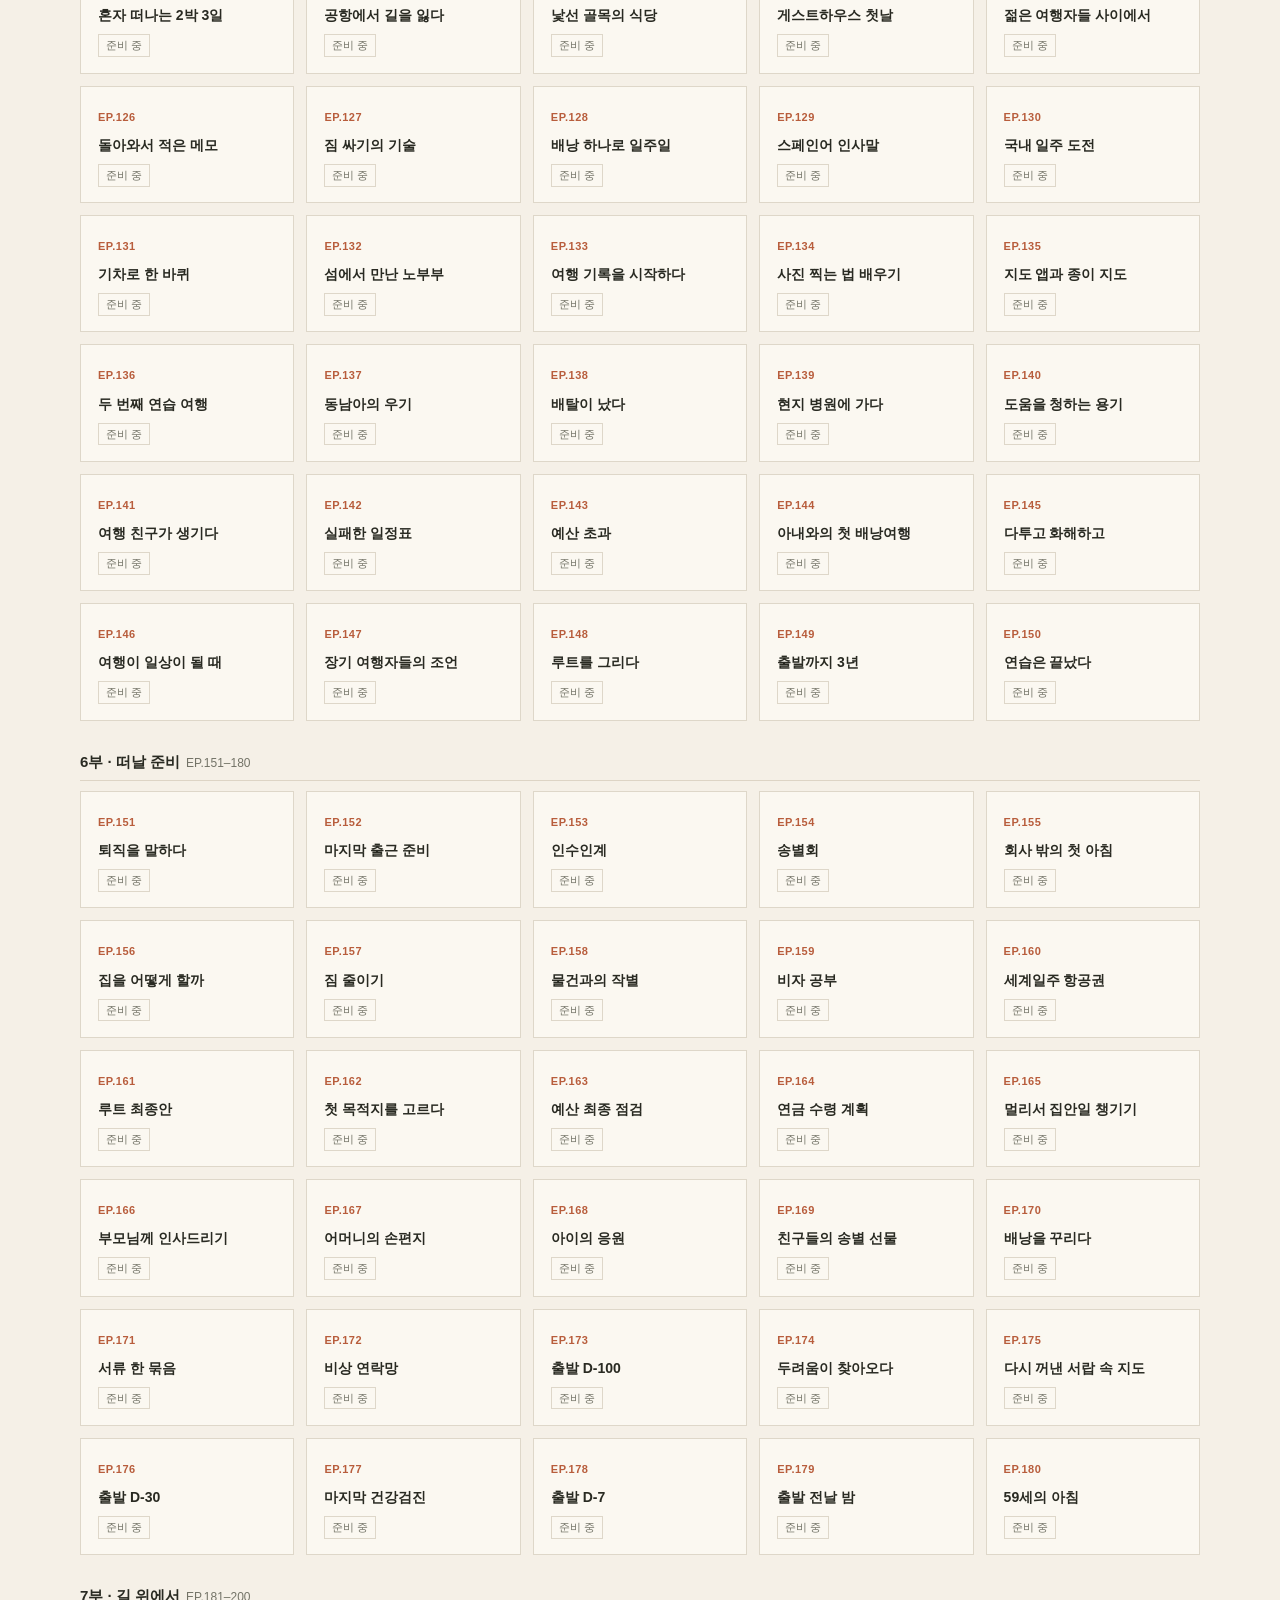
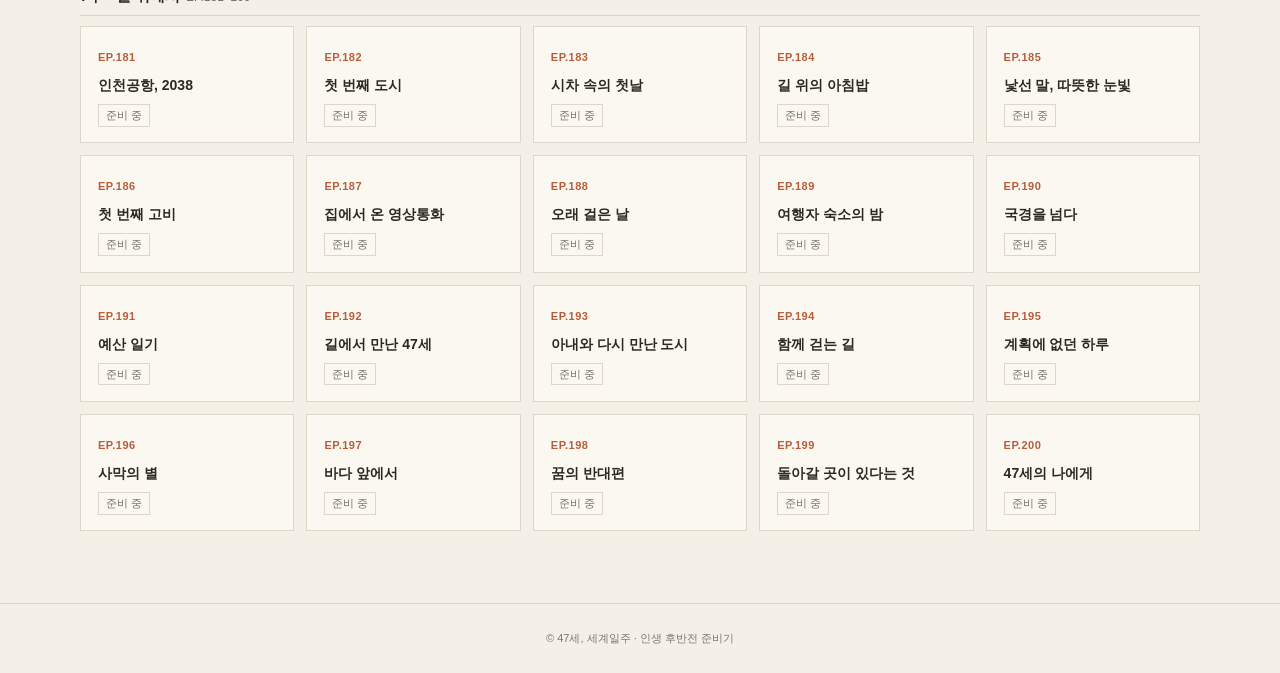
==== commit 943ad8d6: "Publish episode 2 as mobile-readable panels" ====
--- a/index.html
+++ b/index.html
@@ -5,7 +5,7 @@
 <meta name="viewport" content="width=device-width, initial-scale=1">
 <title>47세, 세계일주</title>
 <meta name="description" content="47세에 세계일주를 꿈꾸기 시작한 한 사람의 인생 후반전 준비기 웹툰. 전체 200화.">
-<link rel="stylesheet" href="assets/css/style.css">
+<link rel="stylesheet" href="assets/css/style.css?v=ep2-mobile-1">
 </head>
 <body>
 <a class="skip" href="#episodes">회차 목록으로 건너뛰기</a>
@@ -42,8 +42,8 @@
 </section>
 </main>
 <footer>© 47세, 세계일주 · 인생 후반전 준비기</footer>
-<script src="data/episodes.js"></script>
-<script src="assets/js/core.js"></script>
-<script src="assets/js/list.js"></script>
+<script src="data/episodes.js?v=ep2-mobile-1"></script>
+<script src="assets/js/core.js?v=ep2-mobile-1"></script>
+<script src="assets/js/list.js?v=ep2-mobile-1"></script>
 </body>
 </html>
--- a/assets/css/style.css
+++ b/assets/css/style.css
@@ -1,49 +1,58 @@
 *{box-sizing:border-box}
-:root{--bg:#f5f0e7;--ink:#292a22;--muted:#737367;--line:#ddd4c5;--soft:#eee7db;--card:#fbf8f1;--card-line:#ded7c9;--accent:#b85d3c;--sun:#c77a55}
-html{scroll-behavior:smooth;-webkit-text-size-adjust:100%}
-body{margin:0;background:var(--bg);color:var(--ink);font-family:Arial,"Malgun Gothic","Apple SD Gothic Neo",sans-serif;line-height:1.7;word-break:keep-all;overflow-wrap:break-word}
+:root{
+  --bg:#f5f0e7;--ink:#292a22;--muted:#737367;--line:#ddd4c5;--soft:#eee7db;--card:#fbf8f1;--card-line:#ded7c9;--accent:#b85d3c;--sun:#c77a55;
+  /* 레이아웃: PC에서 본문 최대 폭, 화면 가장자리 여백, 웹툰 원고 최대 폭 */
+  --maxw:1120px;--gutter:clamp(20px,5vw,56px);--reader:720px;
+  /* 화면이 아무리 넓어도 본문은 --maxw 안에 머물도록 좌우 여백을 계산 */
+  --pad-x:max(var(--gutter),calc((100% - var(--maxw)) / 2));
+}
+html{scroll-behavior:smooth;-webkit-text-size-adjust:100%;text-size-adjust:100%}
+body{margin:0;background:var(--bg);color:var(--ink);font-family:Arial,"Malgun Gothic","Apple SD Gothic Neo",sans-serif;line-height:1.7;word-break:keep-all;overflow-wrap:anywhere}
+img,svg,video{max-width:100%;height:auto}
 a{color:inherit}
 :focus-visible{outline:2px solid var(--accent);outline-offset:2px}
 .skip{position:absolute;left:-9999px}
 .skip:focus{left:12px;top:12px;background:var(--ink);color:#fff;padding:8px 12px;z-index:20}
 
-header.site{padding:20px 7%;border-bottom:1px solid var(--line);display:flex;justify-content:space-between;align-items:center;gap:12px;flex-wrap:wrap}
+header.site{padding:20px var(--pad-x);border-bottom:1px solid var(--line);display:flex;justify-content:space-between;align-items:center;gap:8px 12px;flex-wrap:wrap}
 .logo{font-size:21px;font-weight:bold;text-decoration:none}
-nav a{margin-left:18px;color:#666;text-decoration:none;font-size:13px}
+nav{display:flex;gap:18px}
+nav a{color:#666;text-decoration:none;font-size:13px;padding:6px 0}
 nav a:hover{color:var(--ink)}
 
-.hero{padding:80px 10%;display:grid;grid-template-columns:1fr 1fr;gap:35px;align-items:center}
+.hero{padding:clamp(45px,8vw,96px) var(--pad-x);display:grid;grid-template-columns:minmax(0,1fr) minmax(0,1fr);gap:clamp(24px,4vw,56px);align-items:center}
 .eyebrow{color:var(--accent);letter-spacing:2px;font-size:11px;font-weight:bold}
-h1{font-size:clamp(42px,6vw,72px);line-height:1.2;letter-spacing:-3px;margin:.3em 0}
-h2{line-height:1.5}
+h1{font-size:clamp(40px,6vw,72px);line-height:1.2;letter-spacing:-.04em;margin:.3em 0}
+h2{line-height:1.5;font-size:clamp(18px,2.2vw,24px)}
 p{color:var(--muted);font-size:14px}
 .cta{display:inline-block;background:var(--ink);color:#fff;padding:12px 18px;text-decoration:none;margin-top:15px}
-.art{height:330px;background:#e9dfcf;border-radius:48% 48% 3px 3px;position:relative;overflow:hidden}
-.sun{position:absolute;right:50px;top:40px;width:110px;height:110px;background:var(--sun);border-radius:50%}
-.hill{position:absolute;width:120%;height:180px;border-radius:50% 50% 0 0;bottom:-70px;left:-10%;background:#a5a88e;transform:rotate(-10deg)}
-.hill2{position:absolute;width:120%;height:140px;border-radius:50% 50% 0 0;bottom:-80px;right:-30%;background:#68745d}
-.stamp{position:absolute;top:25px;left:22px;border:1px solid;padding:8px;transform:rotate(-7deg);line-height:1.4}
+.art{height:clamp(240px,30vw,360px);background:#e9dfcf;border-radius:48% 48% 3px 3px;position:relative;overflow:hidden}
+.sun{position:absolute;right:15%;top:12%;width:clamp(80px,9vw,110px);aspect-ratio:1;background:var(--sun);border-radius:50%}
+.hill{position:absolute;width:120%;height:55%;border-radius:50% 50% 0 0;bottom:-21%;left:-10%;background:#a5a88e;transform:rotate(-10deg)}
+.hill2{position:absolute;width:120%;height:42%;border-radius:50% 50% 0 0;bottom:-24%;right:-30%;background:#68745d}
+.stamp{position:absolute;top:34%;left:9%;border:1px solid;padding:8px;transform:rotate(-7deg);line-height:1.4}
 
-.features{background:var(--soft);padding:35px 10%;display:grid;grid-template-columns:repeat(3,1fr);gap:25px}
+.features{background:var(--soft);padding:35px var(--pad-x);display:grid;grid-template-columns:repeat(3,minmax(0,1fr));gap:25px}
 .features strong{display:block}
 
-section.list{padding:65px 10%}
-.list-head{display:flex;justify-content:space-between;align-items:flex-end;gap:12px;flex-wrap:wrap}
+section.list{padding:clamp(45px,6vw,72px) var(--pad-x)}
+.list-head{display:flex;justify-content:space-between;align-items:flex-end;gap:4px 12px;flex-wrap:wrap}
 .list-head h2{margin:.2em 0}
 .notice{font-size:13px;background:var(--card);border:1px solid var(--card-line);border-left:3px solid var(--accent);padding:10px 14px;margin:14px 0 22px}
 
 .controls{position:sticky;top:0;z-index:5;background:var(--bg);padding:12px 0;border-bottom:1px solid var(--line);margin-bottom:16px}
 .search{display:flex;gap:8px}
-.search input{flex:1;min-width:0;font:inherit;font-size:15px;padding:10px 12px;border:1px solid var(--card-line);background:var(--card);color:var(--ink);border-radius:0}
-.search button{font:inherit;font-size:13px;padding:0 14px;border:1px solid var(--card-line);background:transparent;color:var(--muted);cursor:pointer}
-.chips{display:flex;gap:6px;margin-top:10px;overflow-x:auto;padding-bottom:4px;scrollbar-width:thin}
-.chip{flex:none;font:inherit;font-size:12px;padding:6px 12px;border:1px solid var(--card-line);background:var(--card);color:var(--ink);cursor:pointer;white-space:nowrap}
+/* 16px 미만이면 iOS Safari가 입력 시 화면을 확대하므로 16px 유지 */
+.search input{flex:1;min-width:0;font:inherit;font-size:16px;padding:10px 12px;border:1px solid var(--card-line);background:var(--card);color:var(--ink);border-radius:0;-webkit-appearance:none;appearance:none}
+.search button{flex:none;font:inherit;font-size:13px;padding:0 14px;min-height:44px;border:1px solid var(--card-line);background:transparent;color:var(--muted);cursor:pointer}
+.chips{display:flex;gap:6px;margin-top:10px;overflow-x:auto;overscroll-behavior-x:contain;padding-bottom:4px;scrollbar-width:thin}
+.chip{flex:none;font:inherit;font-size:12px;padding:6px 12px;min-height:34px;border:1px solid var(--card-line);background:var(--card);color:var(--ink);cursor:pointer;white-space:nowrap}
 .chip[aria-pressed="true"]{background:var(--ink);color:#fff;border-color:var(--ink)}
 .result-count{font-size:12px;color:var(--muted);margin:8px 0 0}
 
 .arc-title{font-size:15px;margin:28px 0 10px;padding-bottom:6px;border-bottom:1px solid var(--line)}
-.arc-title span{font-weight:normal;color:var(--muted);font-size:12px;margin-left:6px}
-.cards{display:grid;grid-template-columns:repeat(auto-fill,minmax(210px,1fr));gap:12px;list-style:none;padding:0;margin:0}
+.arc-title span{font-weight:normal;color:var(--muted);font-size:12px;margin-left:6px;white-space:nowrap}
+.cards{display:grid;grid-template-columns:repeat(auto-fill,minmax(200px,1fr));gap:12px;list-style:none;padding:0;margin:0}
 .card{display:block;height:100%;padding:15px 17px;background:var(--card);border:1px solid var(--card-line);text-decoration:none;transition:border-color .15s,transform .15s}
 .card:hover{border-color:var(--accent);transform:translateY(-1px)}
 .card.target{border-color:var(--accent);box-shadow:0 0 0 2px var(--accent)}
@@ -53,41 +62,52 @@
 .status.open{border-color:var(--ink);background:var(--ink);color:#fff}
 .empty{padding:40px 0;text-align:center}
 
-footer{text-align:center;padding:25px;border-top:1px solid var(--line);font-size:11px;color:#777}
+footer{text-align:center;padding:25px var(--pad-x);border-top:1px solid var(--line);font-size:11px;color:#777}
 
 /* ── 회차 읽기 화면 ── */
-.reader-bar{position:sticky;top:0;z-index:5;background:rgba(245,240,231,.96);border-bottom:1px solid var(--line);padding:10px 7%;display:flex;align-items:center;justify-content:space-between;gap:10px}
-.reader-bar .logo{font-size:16px}
-.reader-bar a.back{font-size:13px;color:#666;text-decoration:none;white-space:nowrap}
-.ep-head{max-width:760px;margin:0 auto;padding:40px 20px 20px;text-align:center}
-.ep-head h1{font-size:clamp(28px,5vw,44px);letter-spacing:-1.5px}
+.reader-bar{position:sticky;top:0;z-index:5;background:rgba(245,240,231,.96);border-bottom:1px solid var(--line);padding:10px var(--pad-x);display:flex;align-items:center;justify-content:space-between;gap:10px}
+.reader-bar .logo{font-size:16px;min-width:0;white-space:nowrap;overflow:hidden;text-overflow:ellipsis}
+.reader-bar a.back{font-size:13px;color:#666;text-decoration:none;white-space:nowrap;padding:8px 0}
+.ep-head{max-width:var(--reader);margin:0 auto;padding:clamp(28px,5vw,48px) var(--gutter) 20px;text-align:center}
+.ep-head h1{font-size:clamp(26px,4.5vw,42px);letter-spacing:-.03em}
 .ep-head .meta{font-size:12px;color:var(--muted);margin:0}
-.viewer{max-width:760px;margin:0 auto;background:#fff}
-.viewer img{display:block;width:100%;height:auto}
-.placeholder{max-width:760px;margin:0 auto;padding:70px 24px;text-align:center;background:var(--soft);border:1px dashed var(--card-line)}
+/* 원고: 모바일은 화면 너비에 꽉 차게, PC는 --reader 폭에서 멈춤. 컷 사이 틈 없이 이어 붙임 */
+.viewer{width:100%;max-width:var(--reader);margin:0 auto;background:#fff}
+.viewer img{display:block;width:100%;max-width:100%;height:auto}
+.viewer img[role="button"]{cursor:zoom-in}
+.image-zoom{position:fixed;inset:0;z-index:20;display:flex;align-items:flex-start;justify-content:center;overflow:auto;padding:56px 12px 16px;background:rgba(20,20,18,.96);overscroll-behavior:contain}
+.image-zoom img{display:block;width:auto;height:auto;max-width:none;max-height:none;margin:0 auto}
+.image-zoom-close{position:fixed;top:10px;right:12px;z-index:1;min-height:44px;padding:8px 14px;border:1px solid #aaa;background:#292a22;color:#fff;font:inherit;cursor:pointer}
+.placeholder{max-width:var(--reader);margin:0 auto;padding:clamp(48px,8vw,72px) 24px;text-align:center;background:var(--soft);border:1px dashed var(--card-line)}
 .placeholder strong{display:block;font-size:18px;margin-bottom:6px}
-.ep-nav{max-width:760px;margin:0 auto;padding:28px 20px 50px;display:grid;grid-template-columns:1fr auto 1fr;gap:10px;align-items:stretch}
-.ep-nav a,.ep-nav span.disabled{display:flex;flex-direction:column;justify-content:center;padding:12px 14px;border:1px solid var(--card-line);background:var(--card);text-decoration:none;font-size:13px;min-height:64px}
+.ep-nav{max-width:var(--reader);margin:0 auto;padding:28px var(--gutter) 50px;display:grid;grid-template-columns:minmax(0,1fr) auto minmax(0,1fr);gap:10px;align-items:stretch}
+.ep-nav a,.ep-nav span.disabled{display:flex;flex-direction:column;justify-content:center;min-width:0;padding:12px 14px;border:1px solid var(--card-line);background:var(--card);text-decoration:none;font-size:13px;min-height:64px}
 .ep-nav a:hover{border-color:var(--accent)}
 .ep-nav small{color:var(--muted);font-size:11px}
 .ep-nav .next{text-align:right}
-.ep-nav .to-list{justify-content:center;align-items:center;background:var(--ink);color:#fff;border-color:var(--ink)}
+.ep-nav .to-list{justify-content:center;align-items:center;background:var(--ink);color:#fff;border-color:var(--ink);white-space:nowrap}
 .ep-nav span.disabled{color:#aaa;background:transparent}
 
+/* 태블릿 (651–1024px) */
+@media(max-width:1024px){
+  .cards{grid-template-columns:repeat(auto-fill,minmax(180px,1fr))}
+  .stamp{font-size:13px}
+}
+
+/* 모바일 (≤650px) */
 @media(max-width:650px){
-  header.site{padding:16px 20px}
-  nav a{margin-left:12px}
-  .hero{grid-template-columns:1fr;padding:45px 22px}
-  .art{height:250px}
-  .features{grid-template-columns:1fr;padding:28px 24px;gap:6px}
-  section.list{padding:45px 20px}
-  h1{font-size:48px}
-  .cards{grid-template-columns:repeat(2,1fr);gap:8px}
+  header.site{padding-block:14px}
+  nav{gap:14px}
+  .hero{grid-template-columns:1fr}
+  h1{font-size:clamp(36px,12vw,48px)}
+  .features{grid-template-columns:1fr;gap:6px;padding-block:28px}
+  .cards{grid-template-columns:repeat(2,minmax(0,1fr));gap:8px}
   .card{padding:12px}
   .card strong{font-size:13px}
-  .reader-bar{padding:10px 16px}
-  .ep-nav{grid-template-columns:1fr 1fr}
+  /* 원고는 좌우 여백 없이 화면 너비에 맞춤 */
+  .placeholder{border-left:0;border-right:0}
+  .ep-nav{grid-template-columns:repeat(2,minmax(0,1fr))}
   .ep-nav .to-list{grid-column:1/-1;grid-row:2;min-height:48px}
 }
-@media(max-width:360px){.cards{grid-template-columns:1fr}}
+@media(max-width:340px){.cards{grid-template-columns:1fr}}
 @media(prefers-reduced-motion:reduce){html{scroll-behavior:auto}.card{transition:none}}
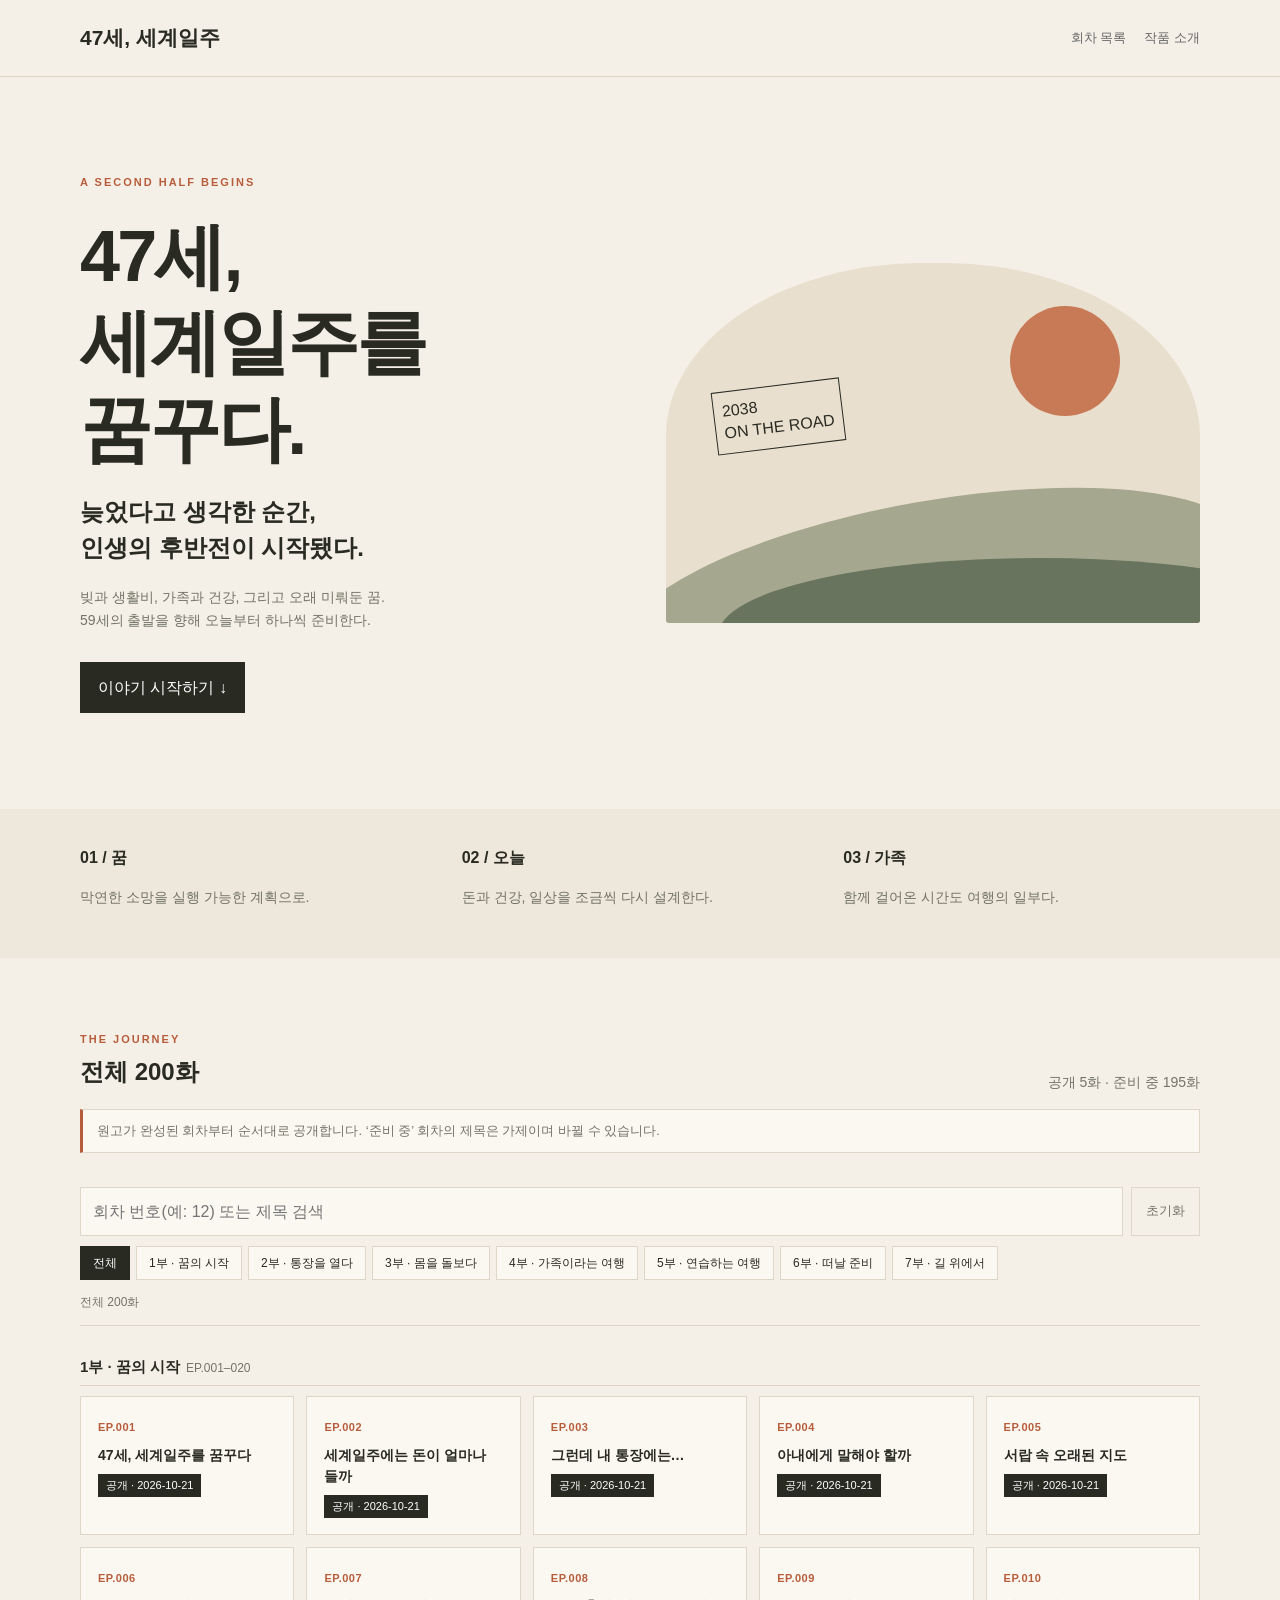
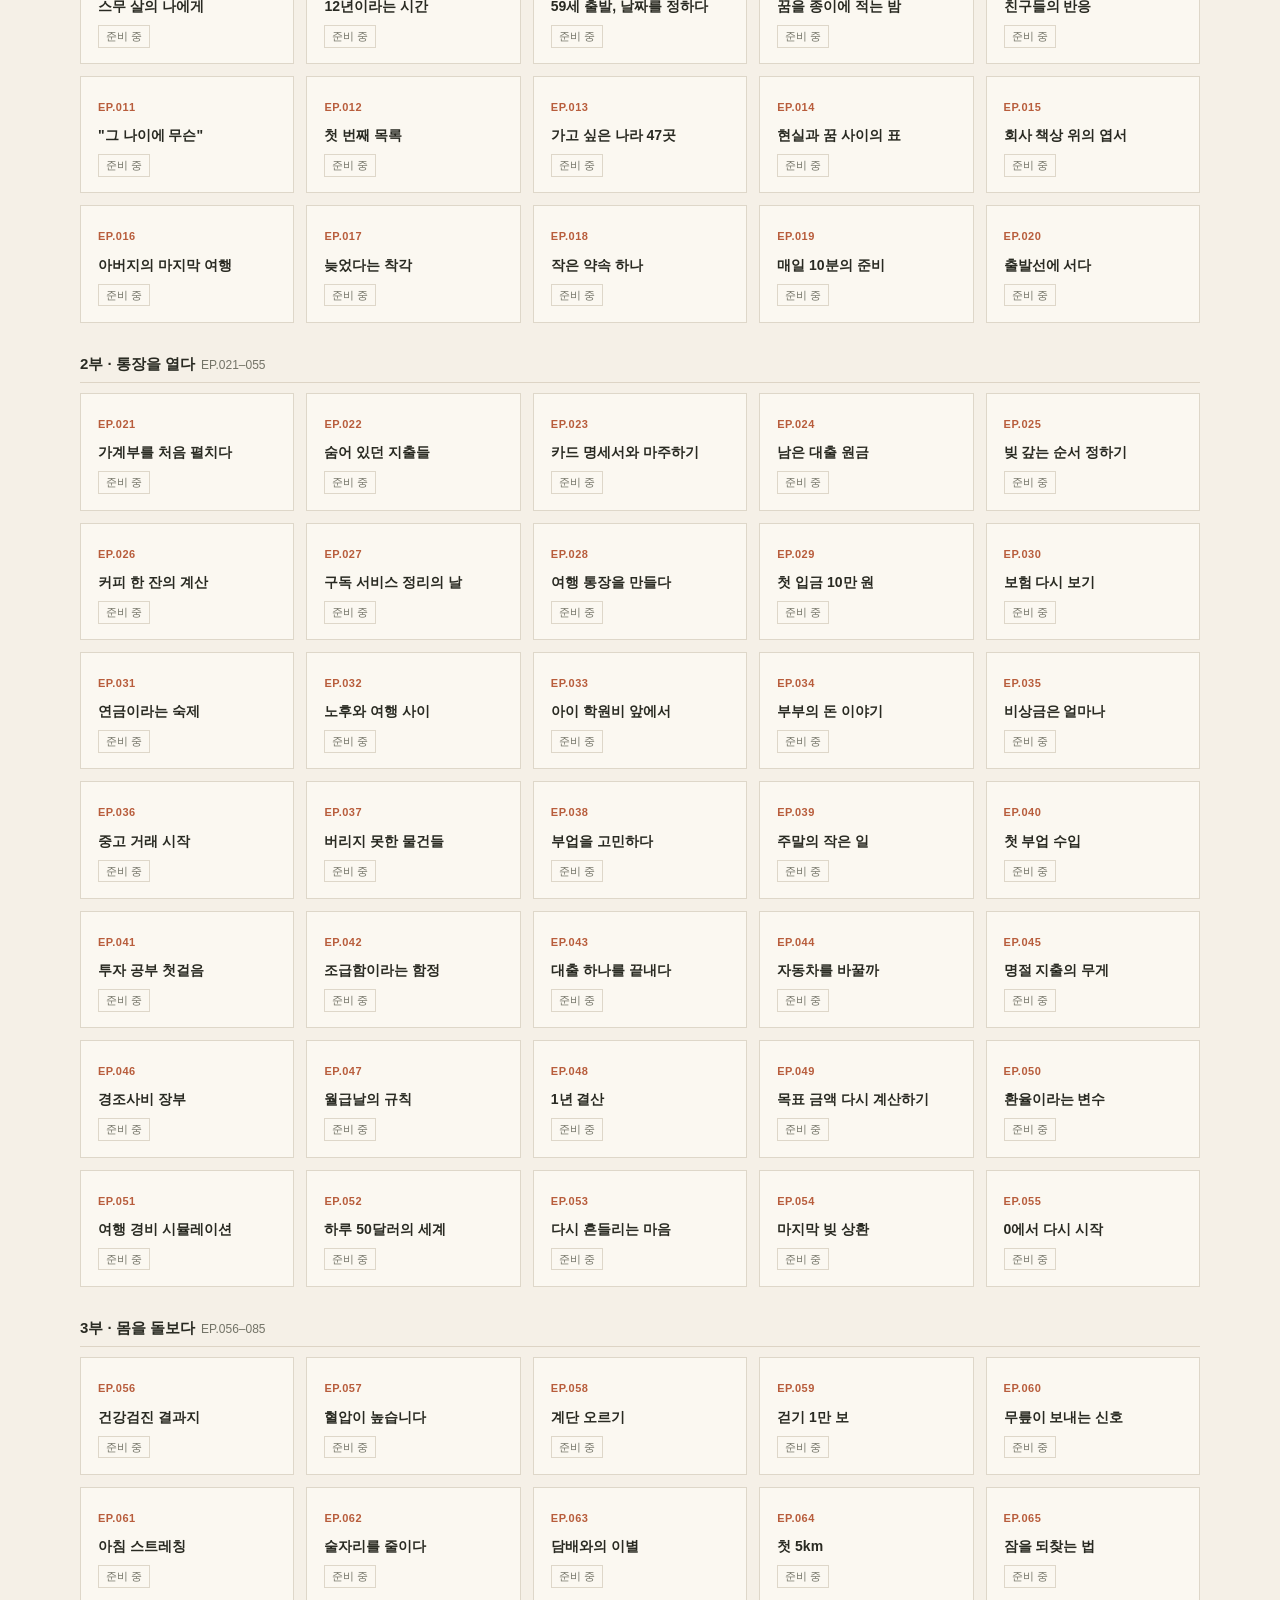
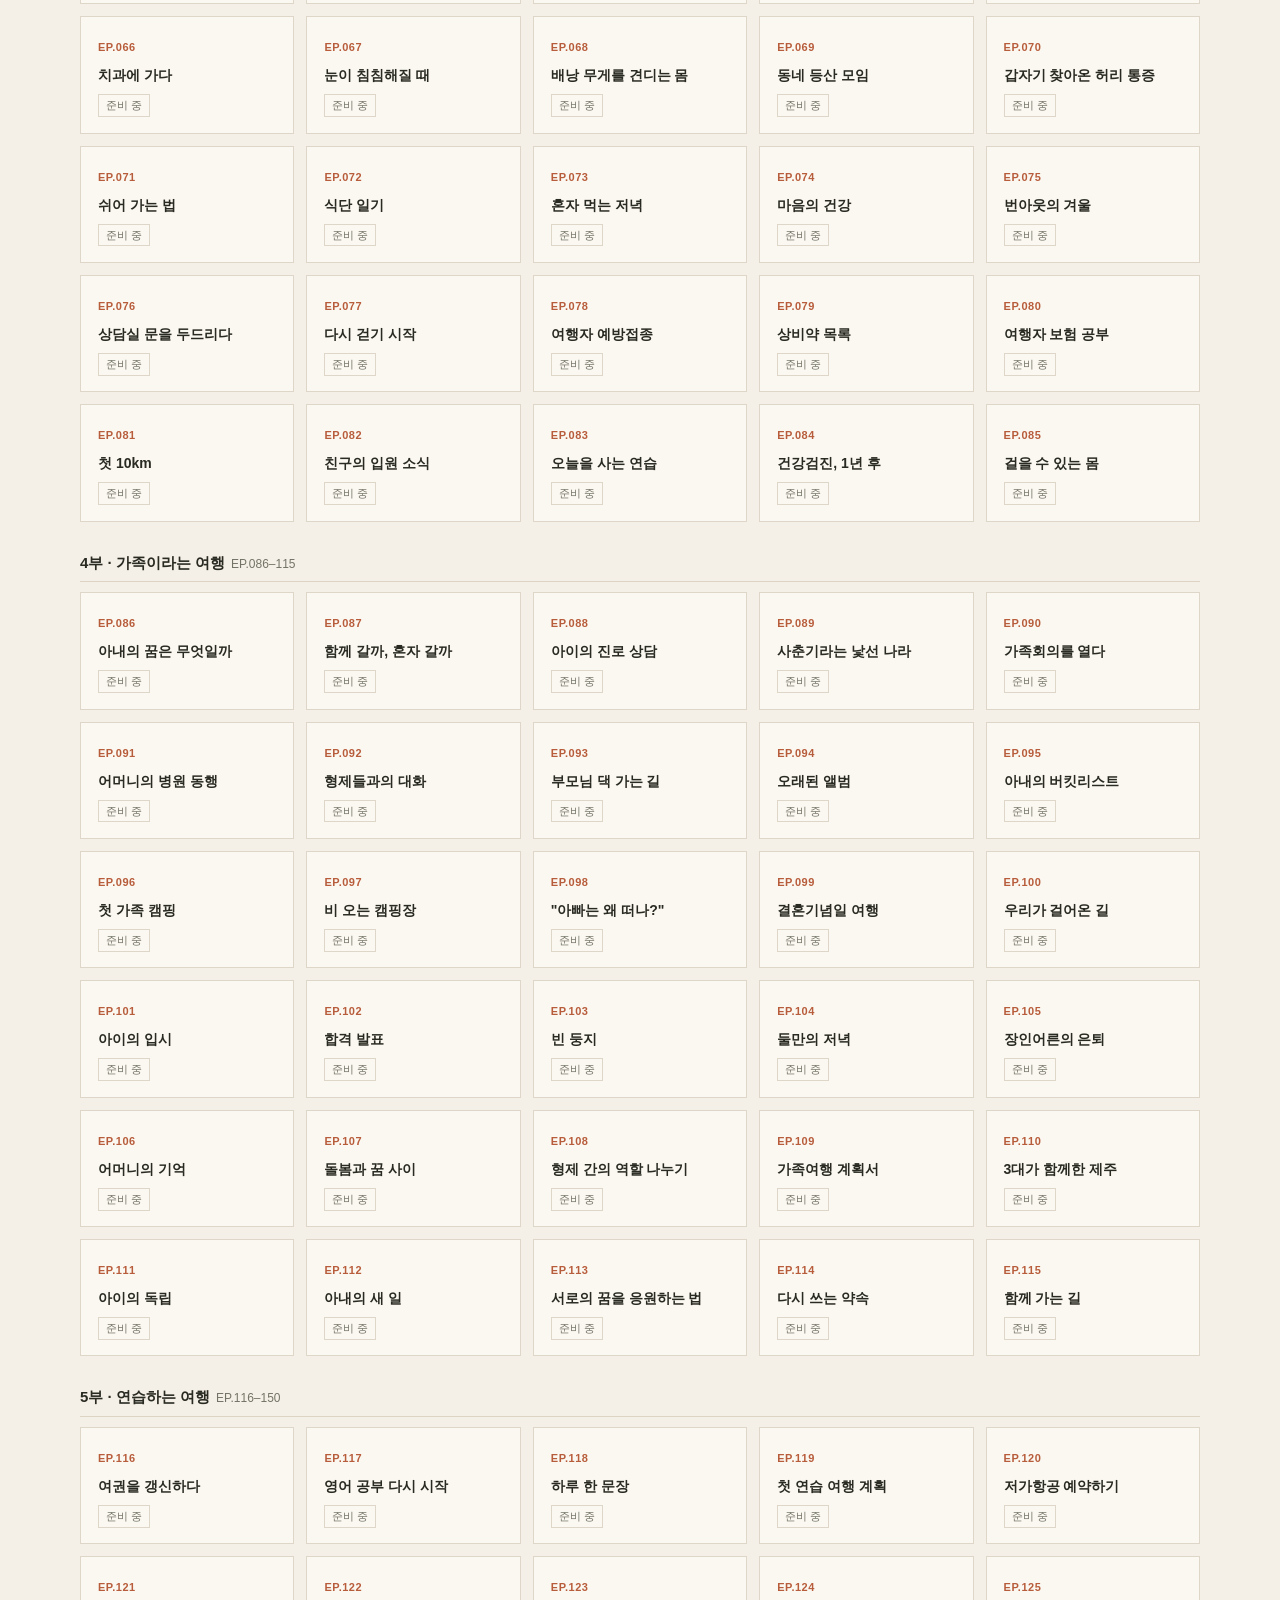
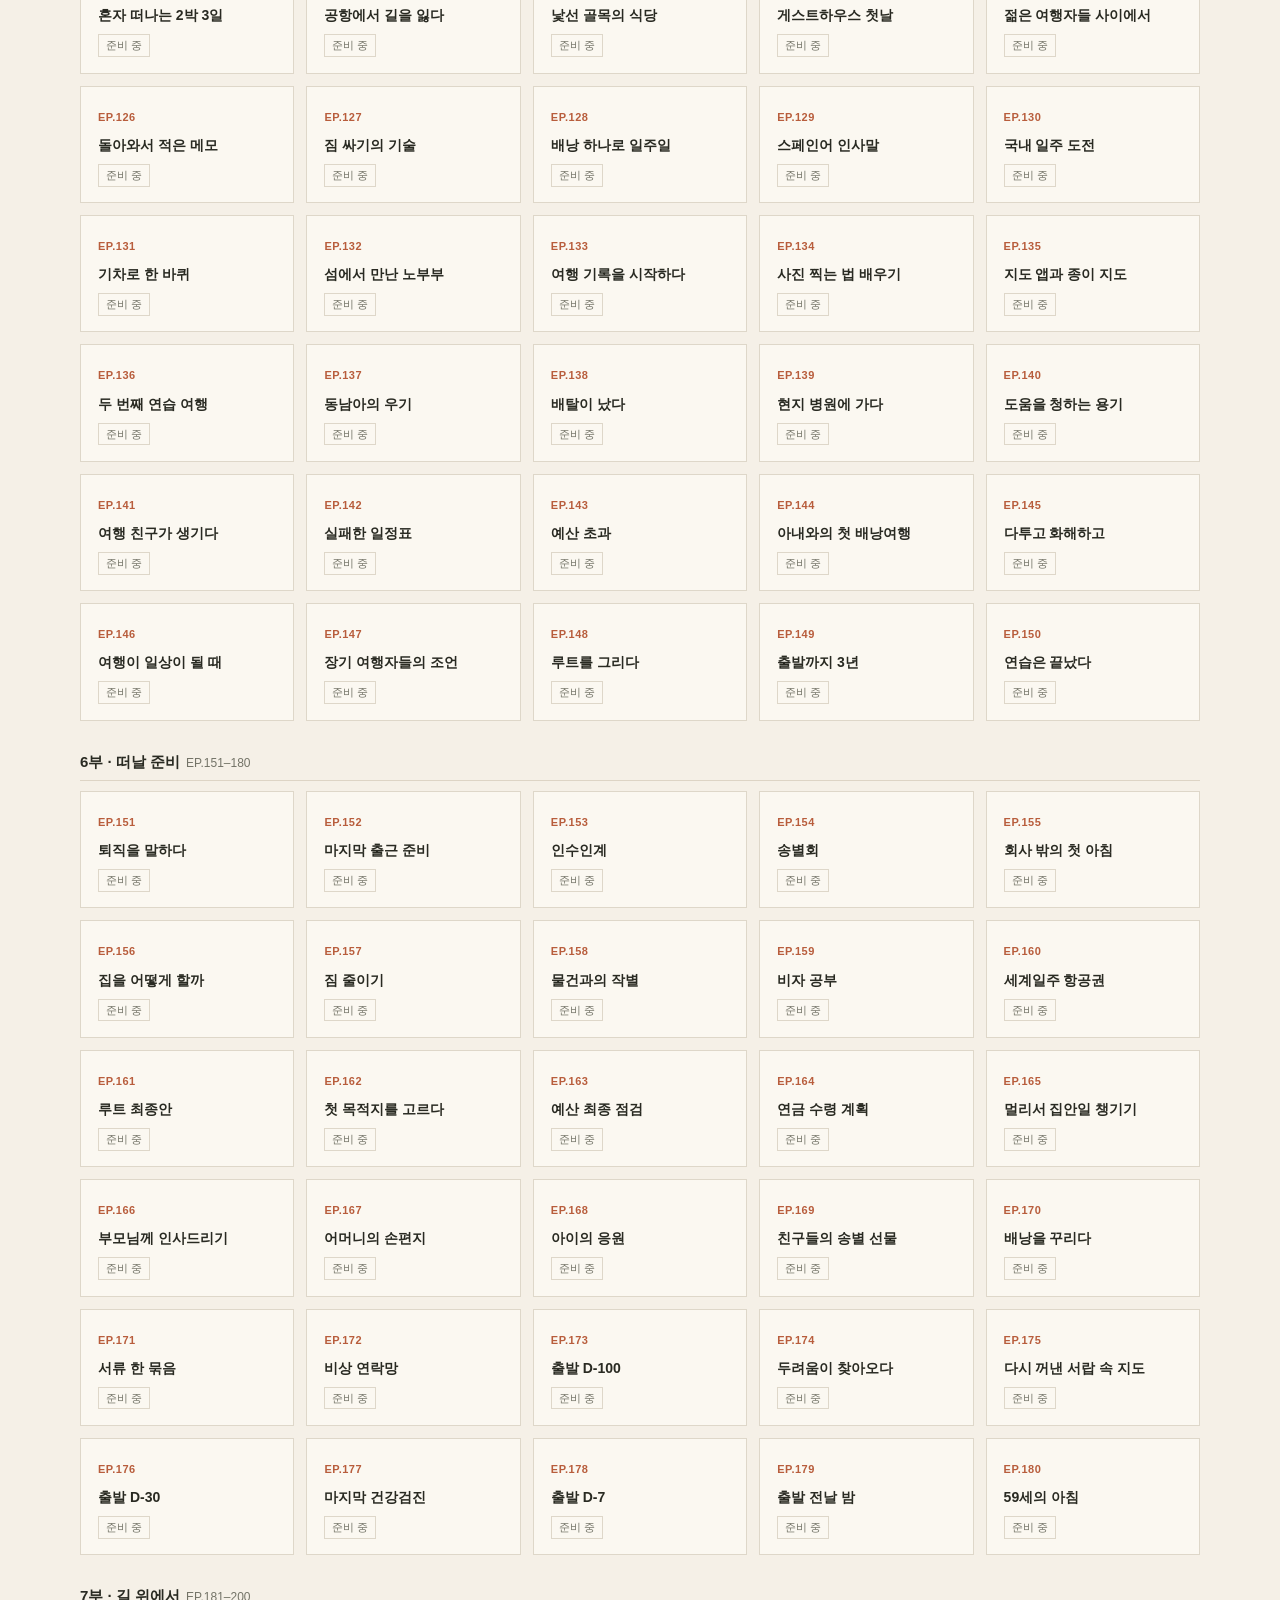
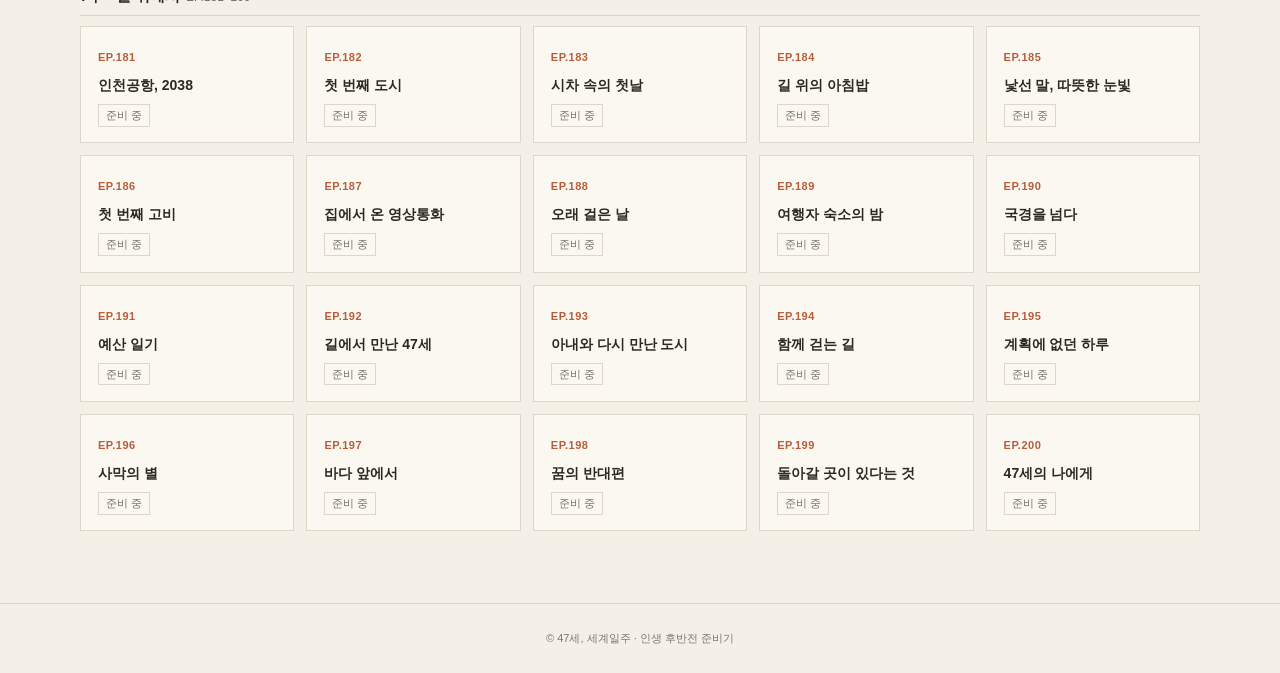
==== commit ebfa4e0a: "Redraw episodes 1-5 as illustrated webtoon panels" ====
--- a/index.html
+++ b/index.html
@@ -42,7 +42,7 @@
 </section>
 </main>
 <footer>© 47세, 세계일주 · 인생 후반전 준비기</footer>
-<script src="data/episodes.js?v=ep2-mobile-1"></script>
+<script src="data/episodes.js?v=art-redraw-ep1-5"></script>
 <script src="assets/js/core.js?v=ep2-mobile-1"></script>
 <script src="assets/js/list.js?v=ep2-mobile-1"></script>
 </body>
--- a/assets/css/style.css
+++ b/assets/css/style.css
@@ -75,6 +75,11 @@
 .viewer{width:100%;max-width:var(--reader);margin:0 auto;background:#fff}
 .viewer img{display:block;width:100%;max-width:100%;height:auto}
 .viewer img[role="button"]{cursor:zoom-in}
+.viewer .panel{position:relative;margin:0;line-height:0}
+.viewer .panel-caption{position:absolute;left:4%;bottom:3%;z-index:1;max-width:84%;padding:10px 16px;border:2px solid #34332f;border-radius:20px;background:rgba(255,255,255,.96);box-shadow:0 2px 8px rgba(0,0,0,.18);color:#25241f;font-size:clamp(16px,2.4vw,21px);font-weight:700;line-height:1.5;letter-spacing:-.03em;white-space:pre-line}
+.viewer .panel-caption:after{content:"";position:absolute;left:22px;bottom:-8px;width:12px;height:12px;background:#fff;border-right:2px solid #34332f;border-bottom:2px solid #34332f;transform:rotate(45deg)}
+.viewer .panel-caption.is-top{top:3%;bottom:auto}
+.viewer .panel-caption.is-top:after{top:-8px;bottom:auto;border:0;border-left:2px solid #34332f;border-top:2px solid #34332f}
 .image-zoom{position:fixed;inset:0;z-index:20;display:flex;align-items:flex-start;justify-content:center;overflow:auto;padding:56px 12px 16px;background:rgba(20,20,18,.96);overscroll-behavior:contain}
 .image-zoom img{display:block;width:auto;height:auto;max-width:none;max-height:none;margin:0 auto}
 .image-zoom-close{position:fixed;top:10px;right:12px;z-index:1;min-height:44px;padding:8px 14px;border:1px solid #aaa;background:#292a22;color:#fff;font:inherit;cursor:pointer}
